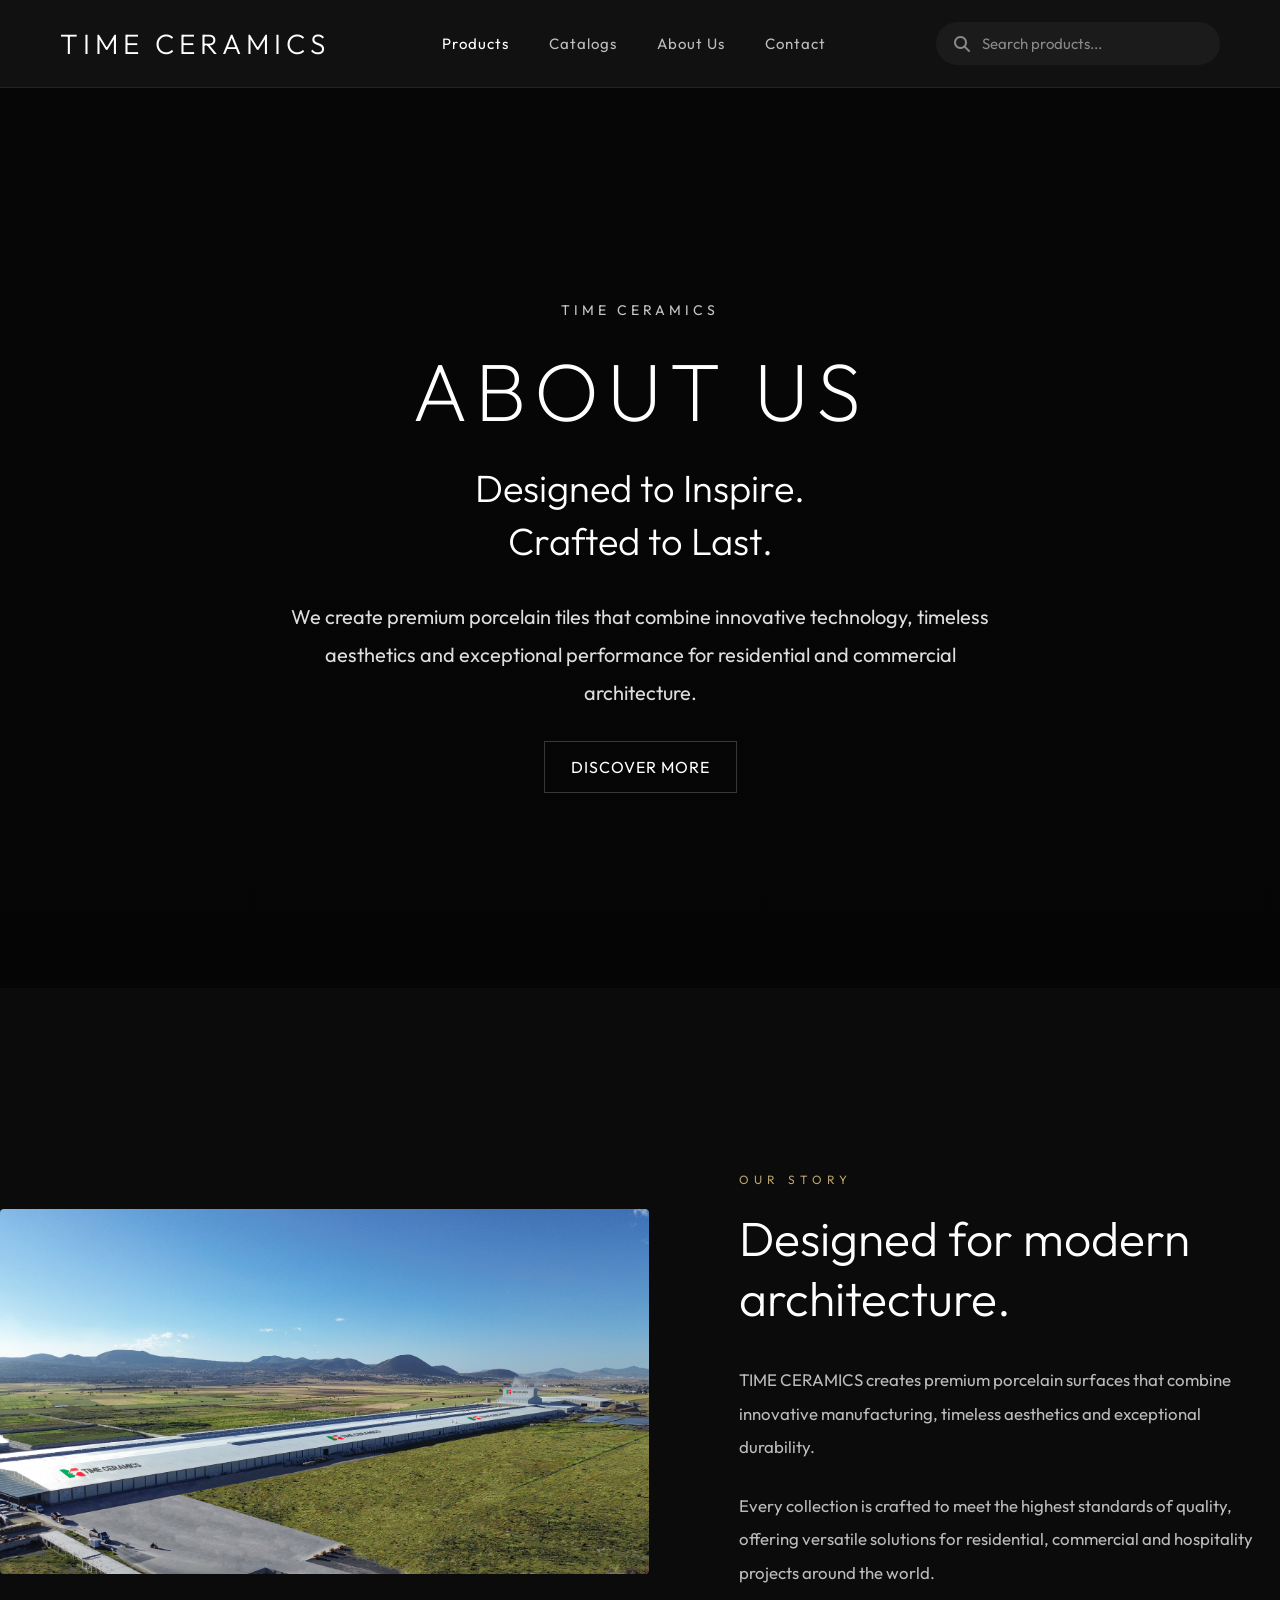
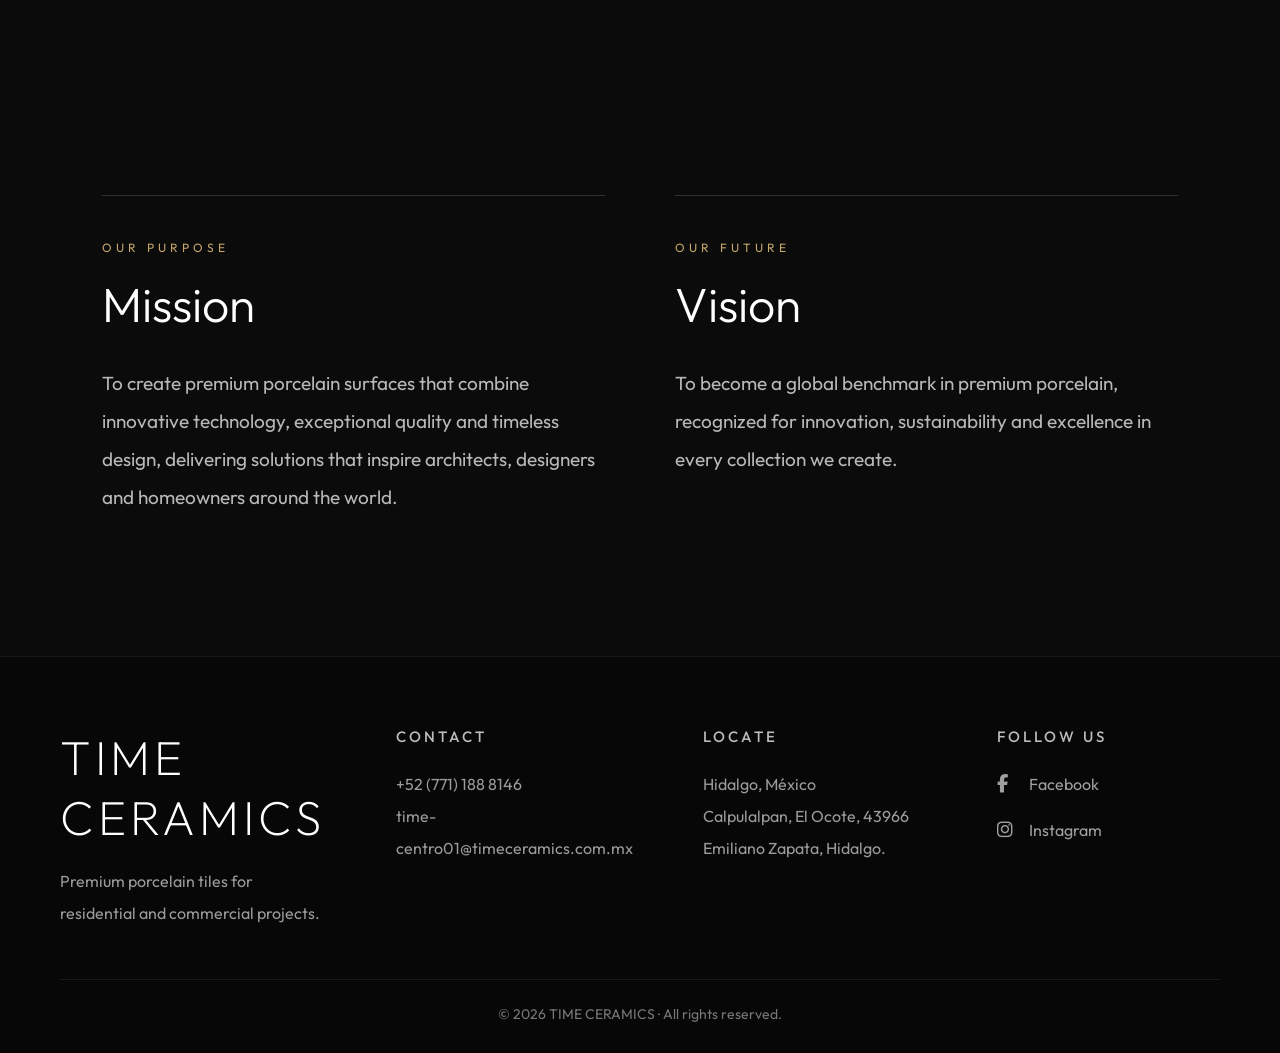
==== about.html @ 5163b0d2 "agregar info" ====
<!DOCTYPE html>
<html lang="es">

<head>

<meta charset="UTF-8">
<meta name="viewport" content="width=device-width, initial-scale=1.0">

<title>TIME CERAMICS</title>

<link rel="preconnect" href="https://fonts.googleapis.com">
<link rel="preconnect" href="https://fonts.gstatic.com" crossorigin>

<link href="https://fonts.googleapis.com/css2?family=Outfit:wght@200;300;400;500;600&display=swap" rel="stylesheet">
<link rel="stylesheet"
href="https://cdnjs.cloudflare.com/ajax/libs/font-awesome/6.7.2/css/all.min.css">
<link rel="stylesheet" href="style.css">

</head>

<body class="producto-page">

<header class="topbar">

    <div class="logo">
        TIME CERAMICS
    </div>

    <nav class="menu">

        <a href="index.html" class="activo">
            Products
        </a>

        <a href="catalogos.html">
            Catalogs
        </a>

        <a href="about.html">
            About Us
        </a>

        <a href="#footer">
            Contact
        </a>

    </nav>

    <div class="buscador">

        <i class="fas fa-search"></i>

        <input
            type="text"
            id="buscar"
            placeholder="Search products...">

    </div>

</header>

<section class="hero-about">

    <div class="hero-about-content">

        <span class="hero-label">
            TIME CERAMICS
        </span>

        <h1>
            ABOUT US
        </h1>

        <h2>
            Designed to Inspire.<br>
            Crafted to Last.
        </h2>

        <p>

            We create premium porcelain tiles that combine innovative
            technology, timeless aesthetics and exceptional performance
            for residential and commercial architecture.

        </p>

        <a href="#historia" class="btn-outline">

            Discover More

        </a>

    </div>

</section>

<section class="about-story">

    <div class="story-image">

        <img src="images/factory.jpg" alt="TIME CERAMICS">

    </div>

    <div class="story-content">

        <span class="section-tag">
            OUR STORY
        </span>

        <h2>
            Designed for modern architecture.
        </h2>

        <p>
            TIME CERAMICS creates premium porcelain surfaces that combine innovative manufacturing, timeless aesthetics and exceptional durability.
        </p>

        <p>
            Every collection is crafted to meet the highest standards of quality, offering versatile solutions for residential, commercial and hospitality projects around the world.
        </p>

    </div>

</section>


<section class="mission-section">

    <div class="mission-card">

        <span class="small-title">OUR PURPOSE</span>

        <h2>Mission</h2>

        <p>
            To create premium porcelain surfaces that combine innovative
            technology, exceptional quality and timeless design, delivering
            solutions that inspire architects, designers and homeowners around
            the world.
        </p>

    </div>

    <div class="mission-card">

        <span class="small-title">OUR FUTURE</span>

        <h2>Vision</h2>

        <p>
            To become a global benchmark in premium porcelain, recognized for
            innovation, sustainability and excellence in every collection we
            create.
        </p>

    </div>

</section>



<script src="producto.js"></script>

<footer class="footer" id="footer">

    <div class="footer-container">

        <div class="footer-col">
            <h2>TIME CERAMICS</h2>
            <p>Premium porcelain tiles for residential and commercial projects.</p>
        </div>

        <div class="footer-col">
            <h3>CONTACT</h3>
            <p>+52 (771) 188 8146</p>
            <p>time-centro01@timeceramics.com.mx</p>
        </div>

        <div class="footer-col">
            <h3>LOCATE</h3>
            <p>Hidalgo, México</p>
            <p>Calpulalpan, El Ocote, 43966 Emiliano Zapata, Hidalgo.</p>
        </div>

         <div class="footer-col">

    <h3>FOLLOW US</h3>

    <a href="https://www.facebook.com/p/Time-Ceramics-M%C3%A9xico-61569628426588/"
       target="_blank">

        <i class="fab fa-facebook-f"></i>
        Facebook

    </a>

    <a href="https://www.instagram.com/time.ceramics/?hl=es"
       target="_blank">

        <i class="fab fa-instagram"></i>
        Instagram

    </a>

</div>

    </div>

    <div class="footer-copy">
        © 2026 TIME CERAMICS · All rights reserved.
    </div>

</footer>

</body>

</html>
---- style.css ----
/*==================================================
    TIME CERAMICS
    STYLE.CSS
==================================================*/

/* RESET */

*{
    margin:0;
    padding:0;
    box-sizing:border-box;
}

html{
    scroll-behavior:smooth;
}

body{
    font-family:'Outfit',sans-serif;
    background:#f5f5f5;
    color:#222;
}

/* LINKS */

a{
    text-decoration:none;
    color:inherit;
}

/* IMÁGENES */

img{
    display:block;
    width:100%;
}

/* LISTAS */

ul{
    list-style:none;
}

/*==================================================
    HOME
==================================================*/

.topbar{

    position:sticky;
    top:0;

    display:grid;
    grid-template-columns:auto 1fr auto;

    align-items:center;

    padding:22px 60px;

    background:#111;

    border-bottom:1px solid rgba(255,255,255,.08);

    z-index:1000;

}



/*==================================================
    HERO
==================================================*/

.hero{

    height:340px;

    display:flex;

    flex-direction:column;

    justify-content:center;

    align-items:center;

    text-align:center;

    background:
    linear-gradient(rgba(0,0,0,.55),rgba(0,0,0,.55)),
    url("images/TW6012C0652_LAURENT GOLD 3D.jpg");

    background-size:cover;

    background-position:center;

    color:white;

}

.hero h2{

    font-size:52px;

    font-weight:300;

    letter-spacing:6px;

    margin-bottom:18px;

}

.hero p{

    max-width:750px;

    font-size:18px;

    line-height:1.8;

    opacity:.9;

}

/*==================================================
    GALERÍA
==================================================*/

.galeria{

    max-width:1600px;

    margin:60px auto;

    padding:0 40px;

    display:grid;

    grid-template-columns:repeat(auto-fill,minmax(320px,1fr));

    gap:30px;

}

.card{

    background:#fff;

    border-radius:10px;

    overflow:hidden;

    cursor:pointer;

    transition:.35s;

    box-shadow:0 10px 25px rgba(0,0,0,.08);

}

.card:hover{

    transform:translateY(-8px);

    box-shadow:0 20px 40px rgba(0,0,0,.15);

}

.card img{

    height:260px;

    object-fit:cover;

    transition:.35s;

}

.card:hover img{

    transform:scale(1.04);

}

.card h3{

    padding:22px;

    text-align:center;

    font-size:22px;

    font-weight:400;

}

/*==================================================
    PRODUCTO
==================================================*/

.producto-page{

    background:#0b0b0b;

    color:#ffffff;

    font-family:'Outfit',sans-serif;

}

.producto-luxury{

    max-width:1400px;

    margin:auto;

    padding:60px 50px 100px;

}


.volver{

    color:#bcbcbc;

    transition:.3s;

}

.volver:hover{

    color:white;

}

.breadcrumb{

    color:#7d7d7d;

    font-size:13px;

    letter-spacing:2px;

    text-transform:uppercase;

    margin-bottom:25px;

}

.titulo-producto{

    color:white;

    font-size:80px;

    font-weight:200;

    line-height:1;

    margin-bottom:40px;

}

/*==================================================
    IMAGEN PRINCIPAL
==================================================*/

.hero-producto{

    margin-bottom:35px;

}

.imagen-principal{

    width:100%;

    max-height:820px;

    object-fit:cover;

    border-radius:8px;

}

.miniaturas{

    display:flex;

    gap:15px;

    flex-wrap:wrap;

    margin:30px 0 50px;

}

.miniatura{

    width:140px;

    height:100px;

    object-fit:cover;

    border-radius:6px;

    border:1px solid rgba(255,255,255,.15);

    cursor:pointer;

    transition:.3s;

    box-shadow:0 8px 20px rgba(0,0,0,.35);

}

.miniatura:hover{

    border-color:white;

    transform:translateY(-4px);

}

/*==================================================
    BOTONES
==================================================*/

.acciones{

    display:flex;

    gap:18px;

    flex-wrap:wrap;

    margin-bottom:70px;

}

.btn-outline{

    padding:15px 26px;

    color:white;

    border:1px solid rgba(255,255,255,.2);

    background:transparent;

    transition:.3s;

    text-transform:uppercase;

    letter-spacing:1px;

}

.btn-outline:hover{

    background:white;

    color:black;

}

/*==================================================
    CONTENIDO
==================================================*/

.contenido-producto{

    display:grid;

    grid-template-columns:1fr 1fr;

    gap:70px;

    align-items:start;

}

.col-video video{

    width:100%;

    max-width:500px;

    border-radius:8px;

    background:#111;

}

.col-info{

    display:flex;

    flex-direction:column;

    gap:40px;

}

.bloque-info h3{

    color:#bfbfbf;

    font-size:14px;

    letter-spacing:2px;

    text-transform:uppercase;

    margin-bottom:15px;

}

.bloque-info p{

    color:#f0f0f0;

    font-size:20px;

    line-height:1.9;

}

#formatos{

    display:flex;

    gap:40px;

    flex-wrap:wrap;

    list-style:none;

    padding:0;

}

.formato-figura{

    width:70px;

    border:1px solid #fff;

    margin-bottom:15px;

}

.formato-card p{

    color:white;

    font-size:18px;

    letter-spacing:1px;

}

#formatos li{

    color:#f0f0f0;

    padding:12px 0;

    border-bottom:1px solid rgba(255,255,255,.08);

}

.footer{

    margin-top:120px;

    background:#070707;

    border-top:1px solid rgba(255,255,255,.08);

    padding:70px 60px 30px;

}

.footer-container{

    max-width:1400px;

    margin:auto;

    display:grid;

    grid-template-columns:repeat(4,1fr);

    gap:70px;

    align-items:start;

}

.footer-col h2{

    color:#ffffff;

    font-size:48px;

    font-weight:200;

    letter-spacing:4px;

    margin-bottom:18px;

}

.footer-col h3{

    color:#bcbcbc;

    font-size:15px;

    font-weight:500;

    letter-spacing:3px;

    margin-bottom:22px;

}

.footer-col p{

    color:#9a9a9a;

    font-size:16px;

    line-height:2;

}

.footer a{

    color:#9f9f9f;

    text-decoration:none;

    line-height:2;

    transition:.3s;

}

.footer a:hover{

    color:white;

}

.footer-copy{

    margin-top:50px;

    padding-top:25px;

    border-top:1px solid rgba(255,255,255,.08);

    text-align:center;

    color:#777;

    font-size:14px;

}

@media (max-width:900px){

    .footer-container{

        grid-template-columns:1fr;

        gap:40px;

    }

}

/*=========================================
    RECORRIDO VIRTUAL
=========================================*/

.tour360{

    margin-top:40px;

}

.tour360 h3{

    color:#bfbfbf;

    font-size:14px;

    letter-spacing:2px;

    text-transform:uppercase;

    margin-bottom:20px;

}

#tour360{

    width:100%;

    height:550px;

    border:none;

    border-radius:8px;

    background:#111;

}


.footer-col a{

    display:flex;

    align-items:center;

    gap:12px;

    color:#9f9f9f;

    margin-top:14px;

    transition:.3s;

}

.footer-col a:hover{

    color:#ffffff;

    transform:translateX(6px);

}

.footer-col i{

    width:20px;

    font-size:18px;

}

/*==========================
LOGO
==========================*/

.logo{

    color:white;

    font-size:28px;

    font-weight:300;

    letter-spacing:5px;

}

/*==========================
MENU
==========================*/

.menu{

    display:flex;

    justify-content:center;

    align-items:center;

    gap:40px;

}

.menu a{

    color:#bdbdbd;

    font-size:15px;

    letter-spacing:1px;

    transition:.3s;

}

.menu a:hover{

    color:white;

}

.menu .activo{

    color:white;

}

/*==========================
BUSCADOR
==========================*/

.buscador{

    display:flex;

    align-items:center;

    gap:12px;

    background:#1b1b1b;

    padding:12px 18px;

    border-radius:40px;

}

.buscador i{

    color:#888;

}

.buscador input{

    background:transparent;

    border:none;

    outline:none;

    color:white;

    width:220px;

    font-family:'Outfit',sans-serif;

    font-size:15px;

}

.buscador input::placeholder{

    color:#888;

}

/*====================================
CATALOGS
====================================*/

.hero-catalogos{

    height:280px;

    background:#111;

    display:flex;

    flex-direction:column;

    justify-content:center;

    align-items:center;

    text-align:center;

    color:rgb(254, 254, 254);

}

.hero-catalogos h1{

    font-size:60px;

    font-weight:200;

    letter-spacing:6px;

    margin-bottom:20px;

}

.hero-catalogos p{

    max-width:700px;

    color:#5f5f5f;

    font-size:18px;

}

.catalogos-grid{

    max-width:1400px;

    margin:80px auto;

    padding:0 40px;

}

.catalogo-card{

    display:grid;

    grid-template-columns:520px 1fr;

    align-items:center;

    gap:80px;

    padding:70px;

    border-radius:18px;

    background:white;

    overflow:hidden;

}
.catalogo-card:hover{

    transform:translateY(-8px);

}

.catalogo-card img{

    height:380px;

    object-fit:cover;

}

.catalogo-info{

    padding:40px;

}

.catalogo-info h2{

    font-size:36px;

    font-weight:300;

    margin-bottom:15px;

}

.catalogo-info p{

    color:#666;

    line-height:1.8;

    margin-bottom:30px;

}

.catalogo-botones{

    display:flex;

    gap:20px;

}

.catalogo-mockup{

    position:relative;

    height:650px;

    display:flex;

    justify-content:center;

    align-items:center;

    perspective:1800px;

}

.catalogo-portada{

    position:relative;

    width:310px;

    z-index:5;

    border-radius:10px;

    transform:

        rotateY(-24deg)

        rotateZ(-2deg)

        translateY(-10px);

    box-shadow:

        0 45px 90px rgba(0,0,0,.45),

        0 20px 30px rgba(0,0,0,.25);

    transition:.5s;

}

.catalogo-card:hover .catalogo-portada{

    transform:

        rotateY(-12deg)

        rotateZ(0deg)

        translateY(-25px)

        scale(1.03);

}

.catalogo-shadow{

    position:absolute;

    width:280px;

    height:40px;

    background:rgba(0,0,0,.45);

    border-radius:50%;

    filter:blur(18px);

    bottom:70px;

}

.catalogo-etiqueta{

    display:inline-block;

    color:#9a9a9a;

    letter-spacing:3px;

    font-size:13px;

    margin-bottom:20px;

}

.catalogo-info h2{

    font-size:52px;

    font-weight:200;

    margin-bottom:25px;

}

.catalogo-info p{

    font-size:19px;

    line-height:1.9;

    color:#666;

    max-width:620px;

}


.marble-base{

    position:absolute;

    width:430px;

    height:520px;

    border-radius:22px;

    background:

        linear-gradient(rgba(0,0,0,.45),rgba(0,0,0,.45)),

        url("images/black_marble.jpg");

    background-size:cover;

    background-position:center;

    box-shadow:

        inset 0 0 120px rgba(255,255,255,.08),

        0 40px 80px rgba(0,0,0,.30);

}


.catalogo-botones{

    display:flex;
    gap:18px;
    margin-top:35px;

}

.catalogo-botones .btn-outline{

    display:inline-flex;
    align-items:center;
    justify-content:center;

    padding:15px 34px;

    border:1px solid #111;

    color:#111;

    letter-spacing:2px;

    font-size:13px;

    transition:.35s;

}

.catalogo-botones .btn-outline:hover{

    background:#111;

    color:#fff;

    transform:translateY(-2px);

}


/*====================================
APPLICATIONS
====================================*/

.applications{

    display:grid;
    grid-template-columns:repeat(4,1fr);
    gap:18px;

}

.app-item{

    display:flex;
    flex-direction:column;

    align-items:center;

    justify-content:center;

    gap:14px;

    padding:24px 18px;

    border:1px solid rgba(255,255,255,.08);

    border-radius:10px;

    transition:.35s;

}

.app-item:hover{

    transform:translateY(-5px);

    border-color:#c8a96b;

    background:rgba(255,255,255,.02);

}

.app-item i{

    font-size:30px;

    color:#c8a96b;

}

.app-item span{

    color:#d9d9d9;

    font-size:15px;

    text-align:center;

}



/*====================================
ABOUT US - HERO
====================================*/

.hero-about{

    height:100vh;

    background:
    linear-gradient(rgba(0,0,0,.45),rgba(0,0,0,.55)),
    url("images/about-hero.jpg");

    background-size:cover;
    background-position:center;

    display:flex;
    justify-content:center;
    align-items:center;

    text-align:center;

    color:white;

}

.hero-about-content{

    max-width:900px;
    padding:40px;

}

.hero-label{

    display:inline-block;

    letter-spacing:4px;

    color:#c8c8c8;

    font-size:14px;

    margin-bottom:20px;

}

.hero-about h1{

    font-size:82px;

    font-weight:200;

    letter-spacing:8px;

    margin-bottom:20px;

}

.hero-about h2{

    font-size:38px;

    font-weight:300;

    line-height:1.4;

    margin-bottom:30px;

}

.hero-about p{

    font-size:20px;

    line-height:1.9;

    color:#dddddd;

    max-width:700px;

    margin:auto auto 45px;

}


.about-story{

    max-width:1400px;
    margin:180px auto;
    display:grid;
    grid-template-columns:1.2fr 1fr;
    gap:90px;
    align-items:center;

}

.story-image img{

    width:100%;
    display:block;
    border-radius:4px;

}

.story-content{

    color:white;

}

.section-tag{

    letter-spacing:5px;
    font-size:.75rem;
    color:#bca36d;

}

.story-content h2{

    font-size:3rem;
    font-weight:300;
    margin:20px 0 35px;

}

.story-content p{

    color:#bcbcbc;
    line-height:2;
    font-size:1.05rem;
    margin-bottom:25px;

}


/*==========================
MISSION & VISION
==========================*/

.mission-section{

    max-width:1400px;
    margin:140px auto;
    padding:0 8%;

    display:grid;
    grid-template-columns:repeat(2,1fr);
    gap:70px;

}

.mission-card{

    border-top:1px solid rgba(255,255,255,.15);

    padding-top:40px;

}

.small-title{

    color:#c8a76b;

    letter-spacing:4px;

    font-size:12px;

    text-transform:uppercase;

}

.mission-card h2{

    font-size:48px;

    font-weight:300;

    margin:18px 0 30px;

    color:white;

}

.mission-card p{

    color:#b8b8b8;

    font-size:19px;

    line-height:2;

    max-width:520px;

}
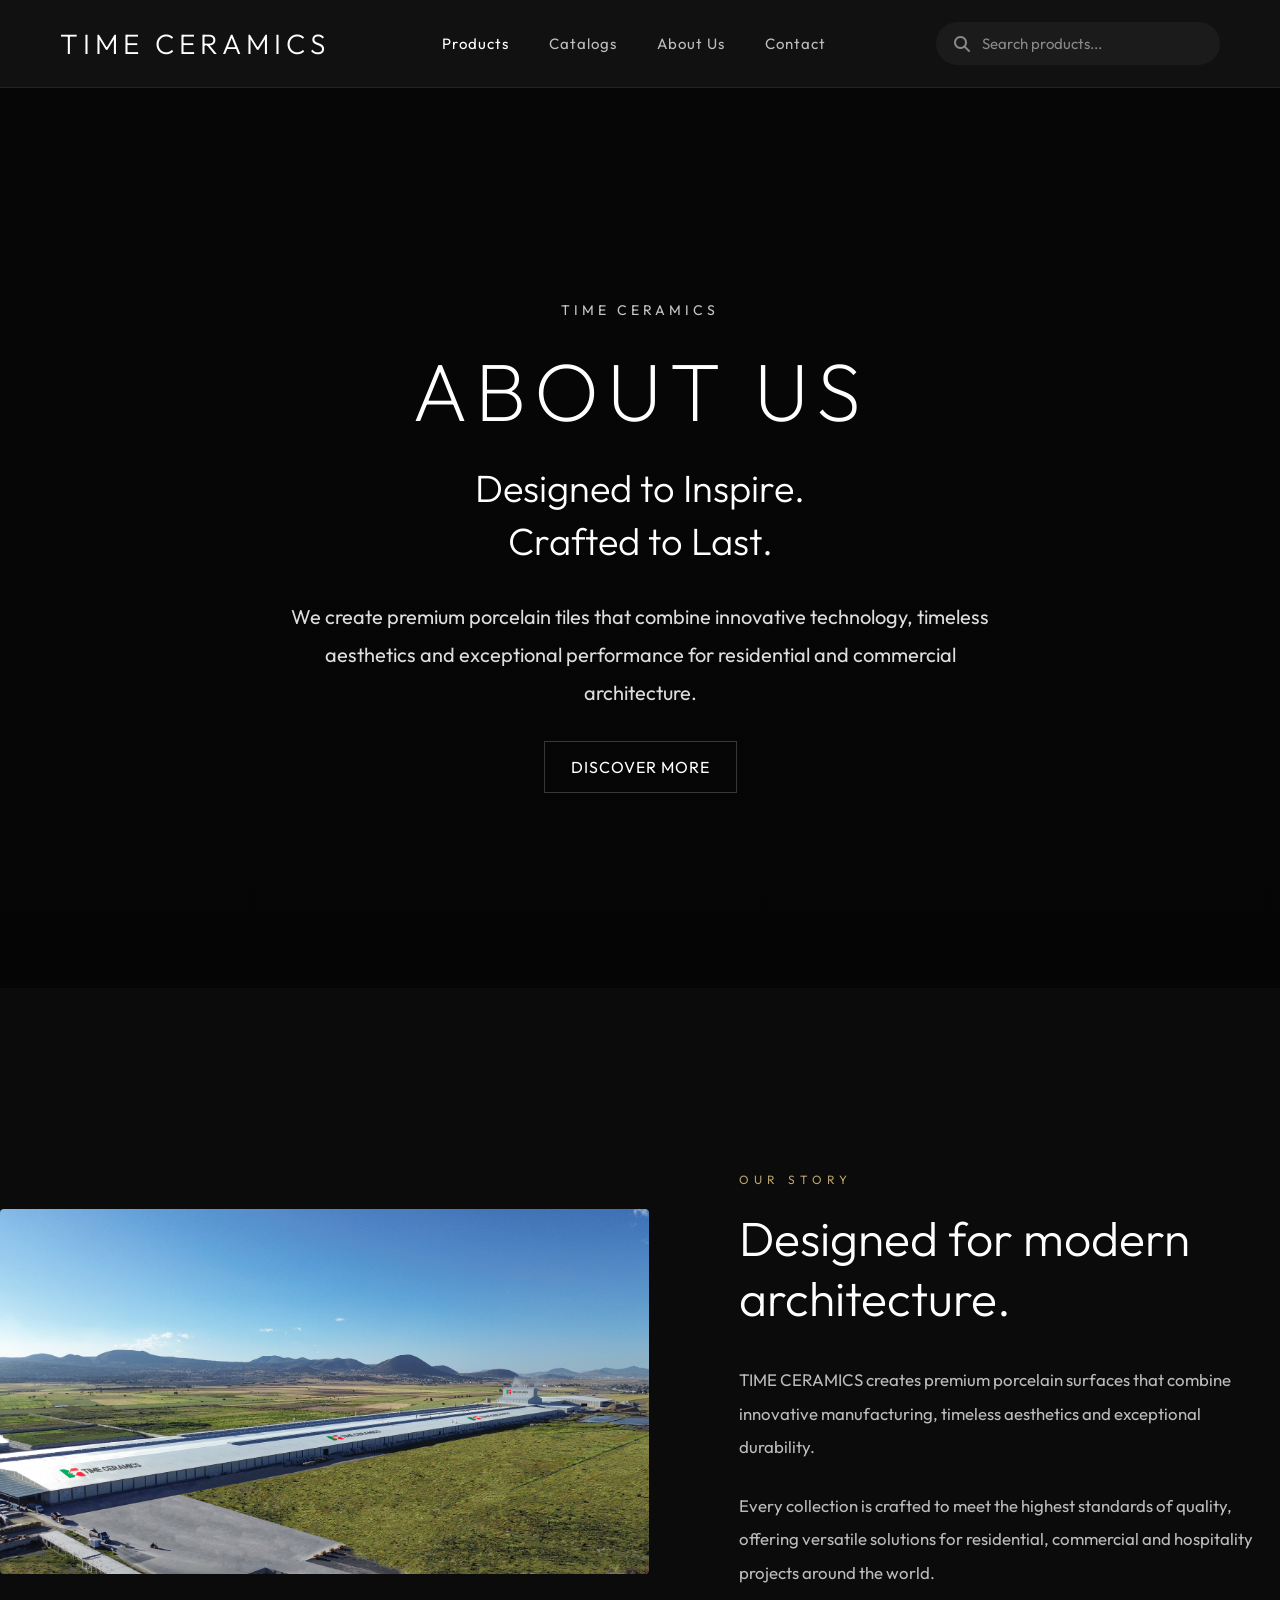
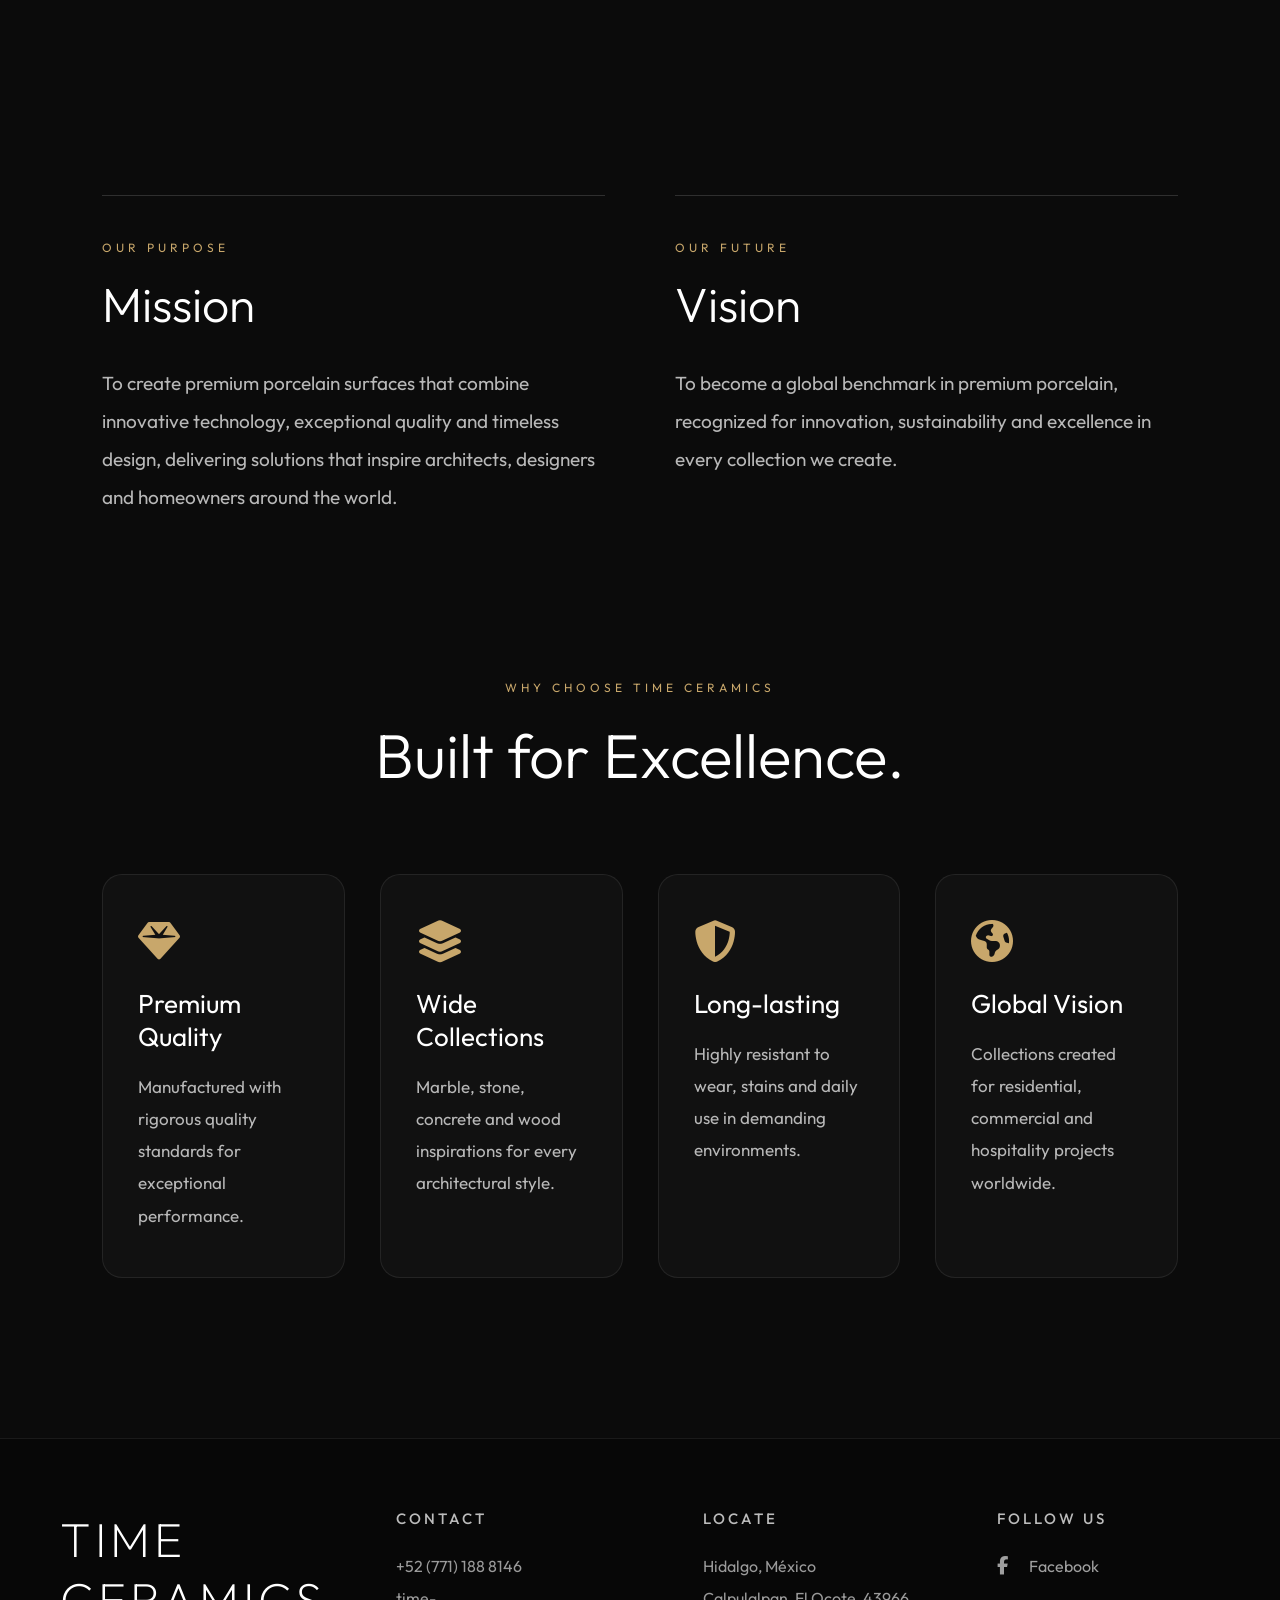
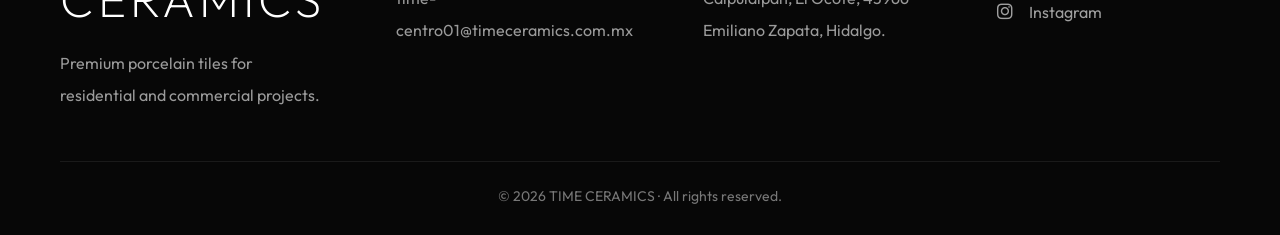
==== commit a4076991: "agregar mision" ====
--- a/about.html
+++ b/about.html
@@ -159,6 +159,47 @@
 </section>
 
 
+<section class="why-section">
+
+    <div class="section-title">
+
+        <span>WHY CHOOSE TIME CERAMICS</span>
+
+        <h2>Built for Excellence.</h2>
+
+    </div>
+
+    <div class="why-grid">
+
+        <div class="why-card">
+            <i class="fa-solid fa-gem"></i>
+            <h3>Premium Quality</h3>
+            <p>Manufactured with rigorous quality standards for exceptional performance.</p>
+        </div>
+
+        <div class="why-card">
+            <i class="fa-solid fa-layer-group"></i>
+            <h3>Wide Collections</h3>
+            <p>Marble, stone, concrete and wood inspirations for every architectural style.</p>
+        </div>
+
+        <div class="why-card">
+            <i class="fa-solid fa-shield-halved"></i>
+            <h3>Long-lasting</h3>
+            <p>Highly resistant to wear, stains and daily use in demanding environments.</p>
+        </div>
+
+        <div class="why-card">
+            <i class="fa-solid fa-earth-americas"></i>
+            <h3>Global Vision</h3>
+            <p>Collections created for residential, commercial and hospitality projects worldwide.</p>
+        </div>
+
+    </div>
+
+</section>
+
+
 
 <script src="producto.js"></script>
 
--- a/style.css
+++ b/style.css
@@ -1320,4 +1320,114 @@
 
     max-width:520px;
 
+}
+
+/*==========================
+WHY CHOOSE US
+==========================*/
+
+.why-section{
+
+    max-width:1400px;
+
+    margin:160px auto;
+
+    padding:0 8%;
+
+}
+
+.section-title{
+
+    text-align:center;
+
+    margin-bottom:80px;
+
+}
+
+.section-title span{
+
+    color:#c8a76b;
+
+    letter-spacing:4px;
+
+    text-transform:uppercase;
+
+    font-size:12px;
+
+}
+
+.section-title h2{
+
+    font-size:62px;
+
+    font-weight:300;
+
+    margin-top:20px;
+
+    color:white;
+
+}
+
+.why-grid{
+
+    display:grid;
+
+    grid-template-columns:repeat(4,1fr);
+
+    gap:35px;
+
+}
+
+.why-card{
+
+    background:#111;
+
+    border:1px solid rgba(255,255,255,.08);
+
+    border-radius:20px;
+
+    padding:45px 35px;
+
+    transition:.35s;
+
+}
+
+.why-card:hover{
+
+    transform:translateY(-10px);
+
+    border-color:#c8a76b;
+
+}
+
+.why-card i{
+
+    font-size:42px;
+
+    color:#c8a76b;
+
+    margin-bottom:25px;
+
+}
+
+.why-card h3{
+
+    color:white;
+
+    font-size:26px;
+
+    font-weight:400;
+
+    margin-bottom:18px;
+
+}
+
+.why-card p{
+
+    color:#b8b8b8;
+
+    line-height:1.9;
+
+    font-size:17px;
+
 }
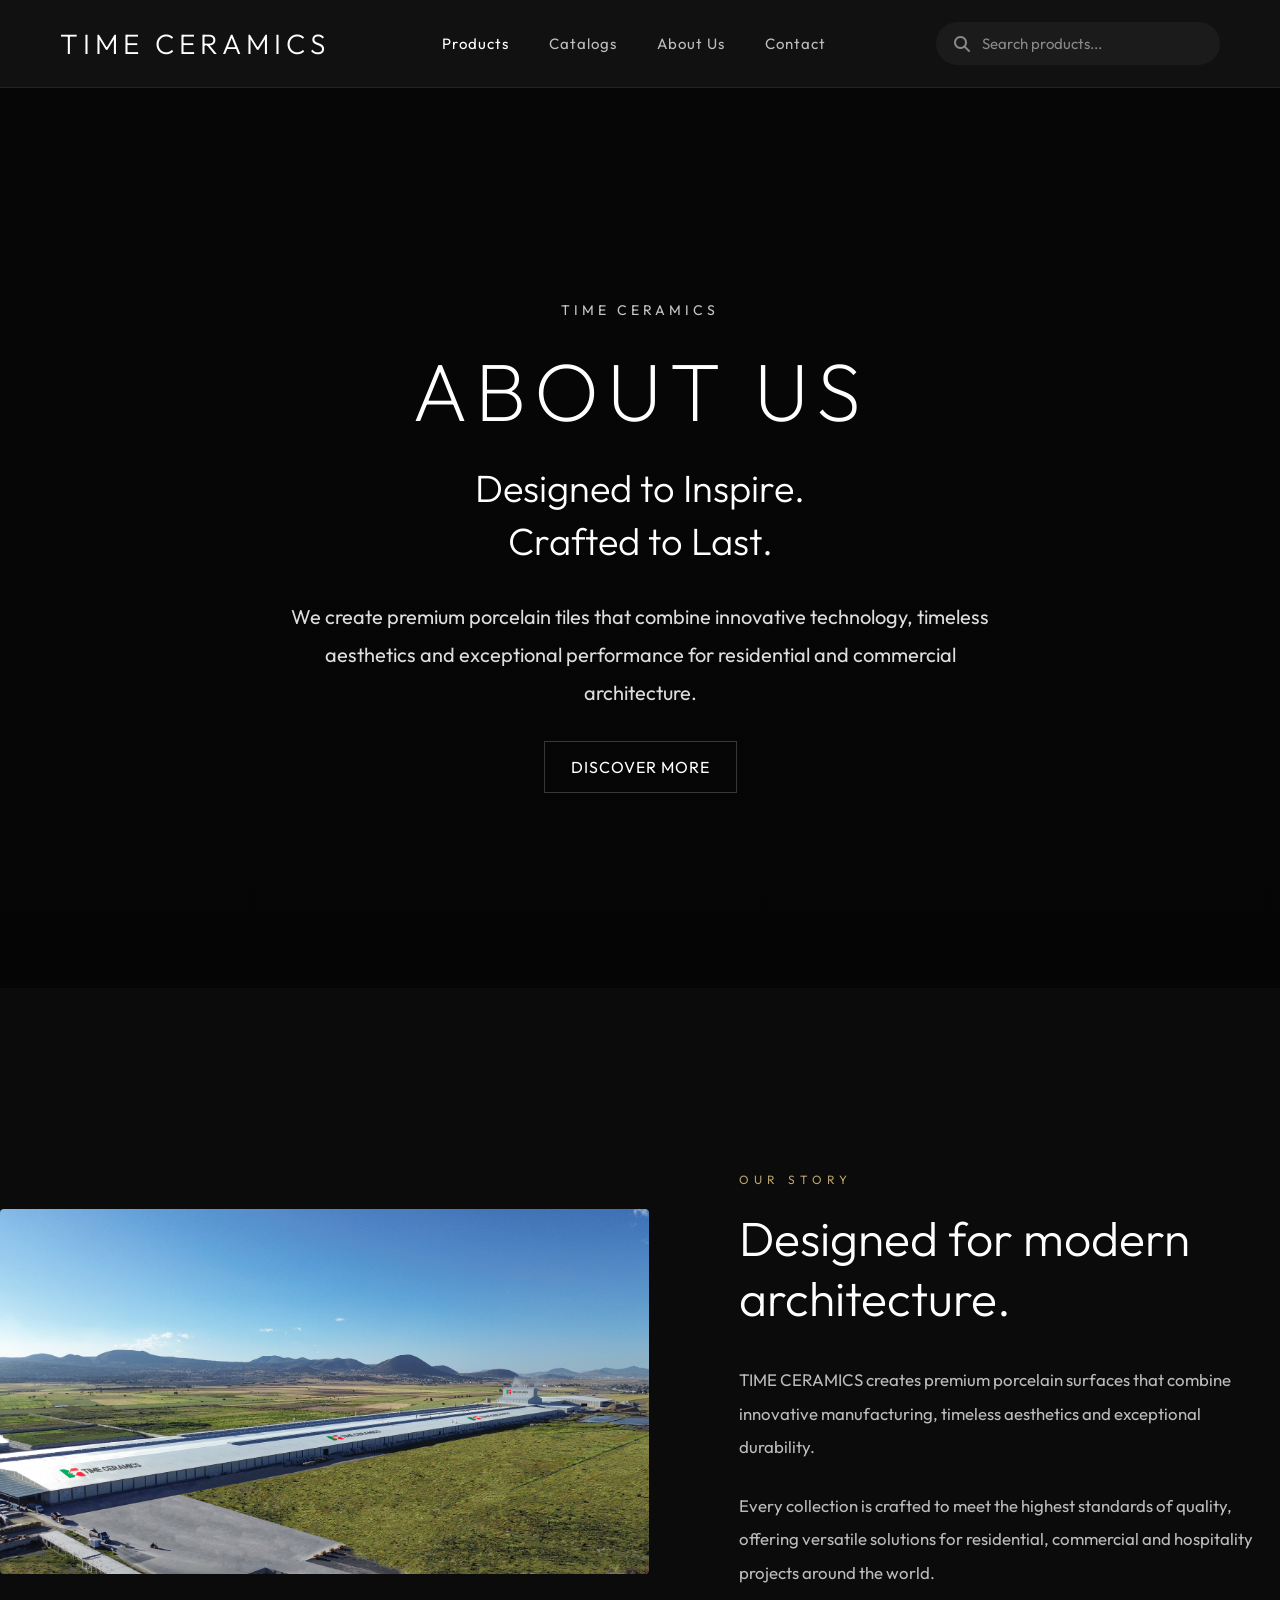
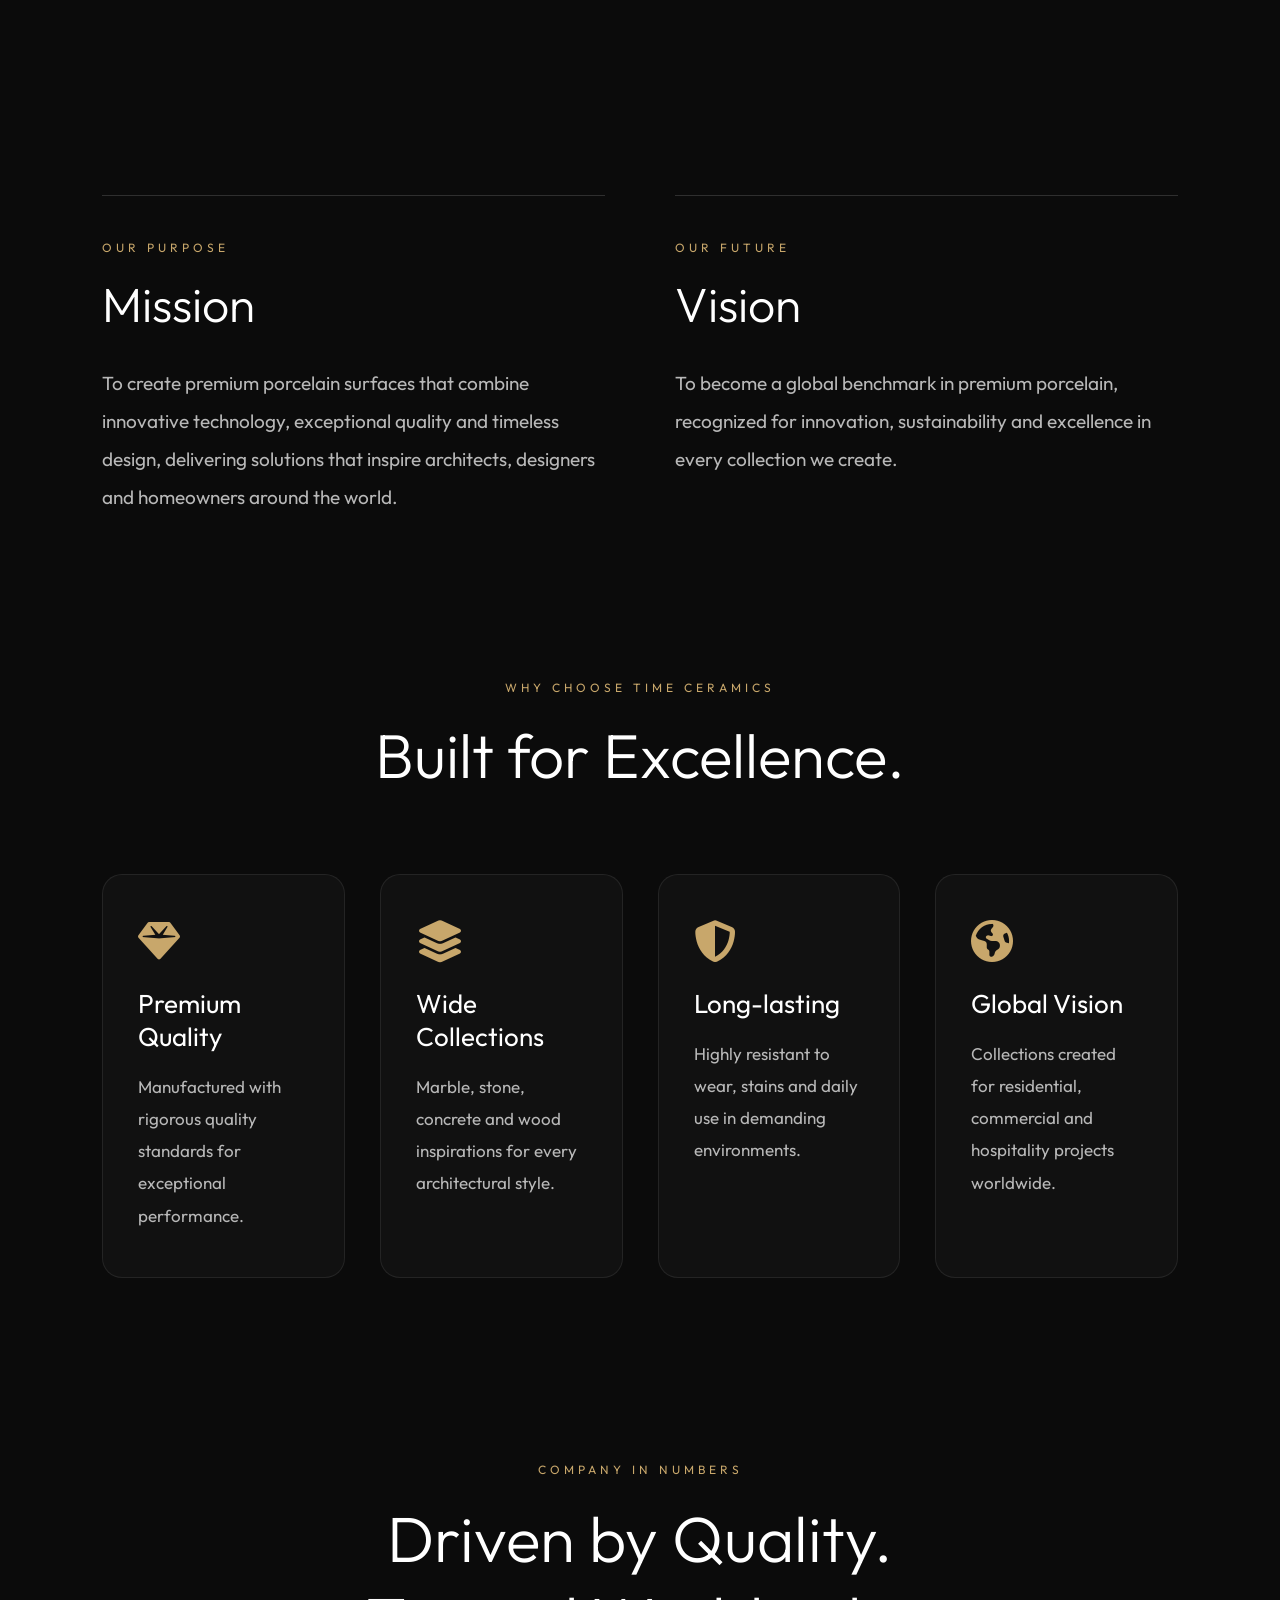
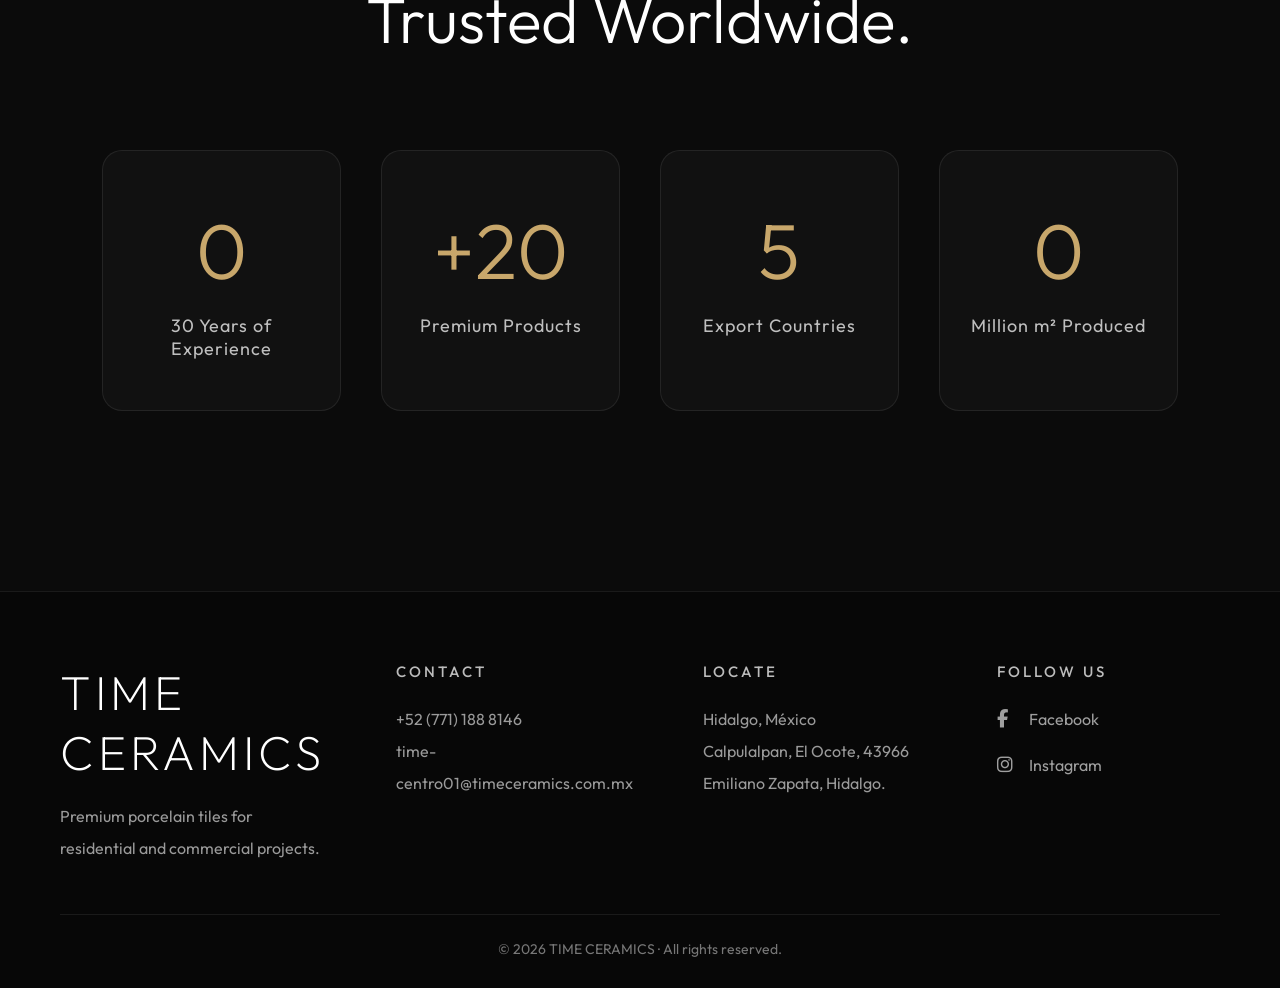
==== commit 096593cf: "agregar numeros" ====
--- a/about.html
+++ b/about.html
@@ -200,6 +200,51 @@
 </section>
 
 
+<section class="stats-section">
+
+    <div class="stats-header">
+
+        <span>COMPANY IN NUMBERS</span>
+
+        <h2>Driven by Quality.<br>Trusted Worldwide.</h2>
+
+    </div>
+
+    <div class="stats-grid">
+
+        <div class="stat-card">
+
+            <h3 class="counter" data-target="20">0</h3>
+            <p>30 Years of Experience</p>
+
+        </div>
+
+        <div class="stat-card">
+
+            <h3 class="counter" data-target="500">+20</h3>
+            <p>Premium Products</p>
+
+        </div>
+
+        <div class="stat-card">
+
+            <h3 class="counter" data-target="30">5</h3>
+            <p>Export Countries</p>
+
+        </div>
+
+        <div class="stat-card">
+
+            <h3 class="counter" data-target="100">0</h3>
+            <p>Million m² Produced</p>
+
+        </div>
+
+    </div>
+
+</section>
+
+
 
 <script src="producto.js"></script>
 
--- a/style.css
+++ b/style.css
@@ -1430,4 +1430,99 @@
 
     font-size:17px;
 
+}
+
+
+/*==============================
+COMPANY IN NUMBERS
+==============================*/
+
+.stats-section{
+
+    max-width:1500px;
+
+    margin:180px auto;
+
+    padding:0 8%;
+
+    text-align:center;
+
+}
+
+.stats-header span{
+
+    color:#c8a76b;
+
+    letter-spacing:4px;
+
+    text-transform:uppercase;
+
+    font-size:12px;
+
+}
+
+.stats-header h2{
+
+    font-size:64px;
+
+    font-weight:300;
+
+    color:white;
+
+    margin:20px 0 90px;
+
+}
+
+.stats-grid{
+
+    display:grid;
+
+    grid-template-columns:repeat(4,1fr);
+
+    gap:40px;
+
+}
+
+.stat-card{
+
+    padding:50px 20px;
+
+    border:1px solid rgba(255,255,255,.08);
+
+    border-radius:20px;
+
+    background:#111;
+
+    transition:.35s;
+
+}
+
+.stat-card:hover{
+
+    transform:translateY(-10px);
+
+    border-color:#c8a76b;
+
+}
+
+.stat-card h3{
+
+    font-size:78px;
+
+    font-weight:300;
+
+    color:#c8a76b;
+
+    margin-bottom:15px;
+
+}
+
+.stat-card p{
+
+    color:#bfbfbf;
+
+    font-size:18px;
+
+    letter-spacing:1px;
+
 }
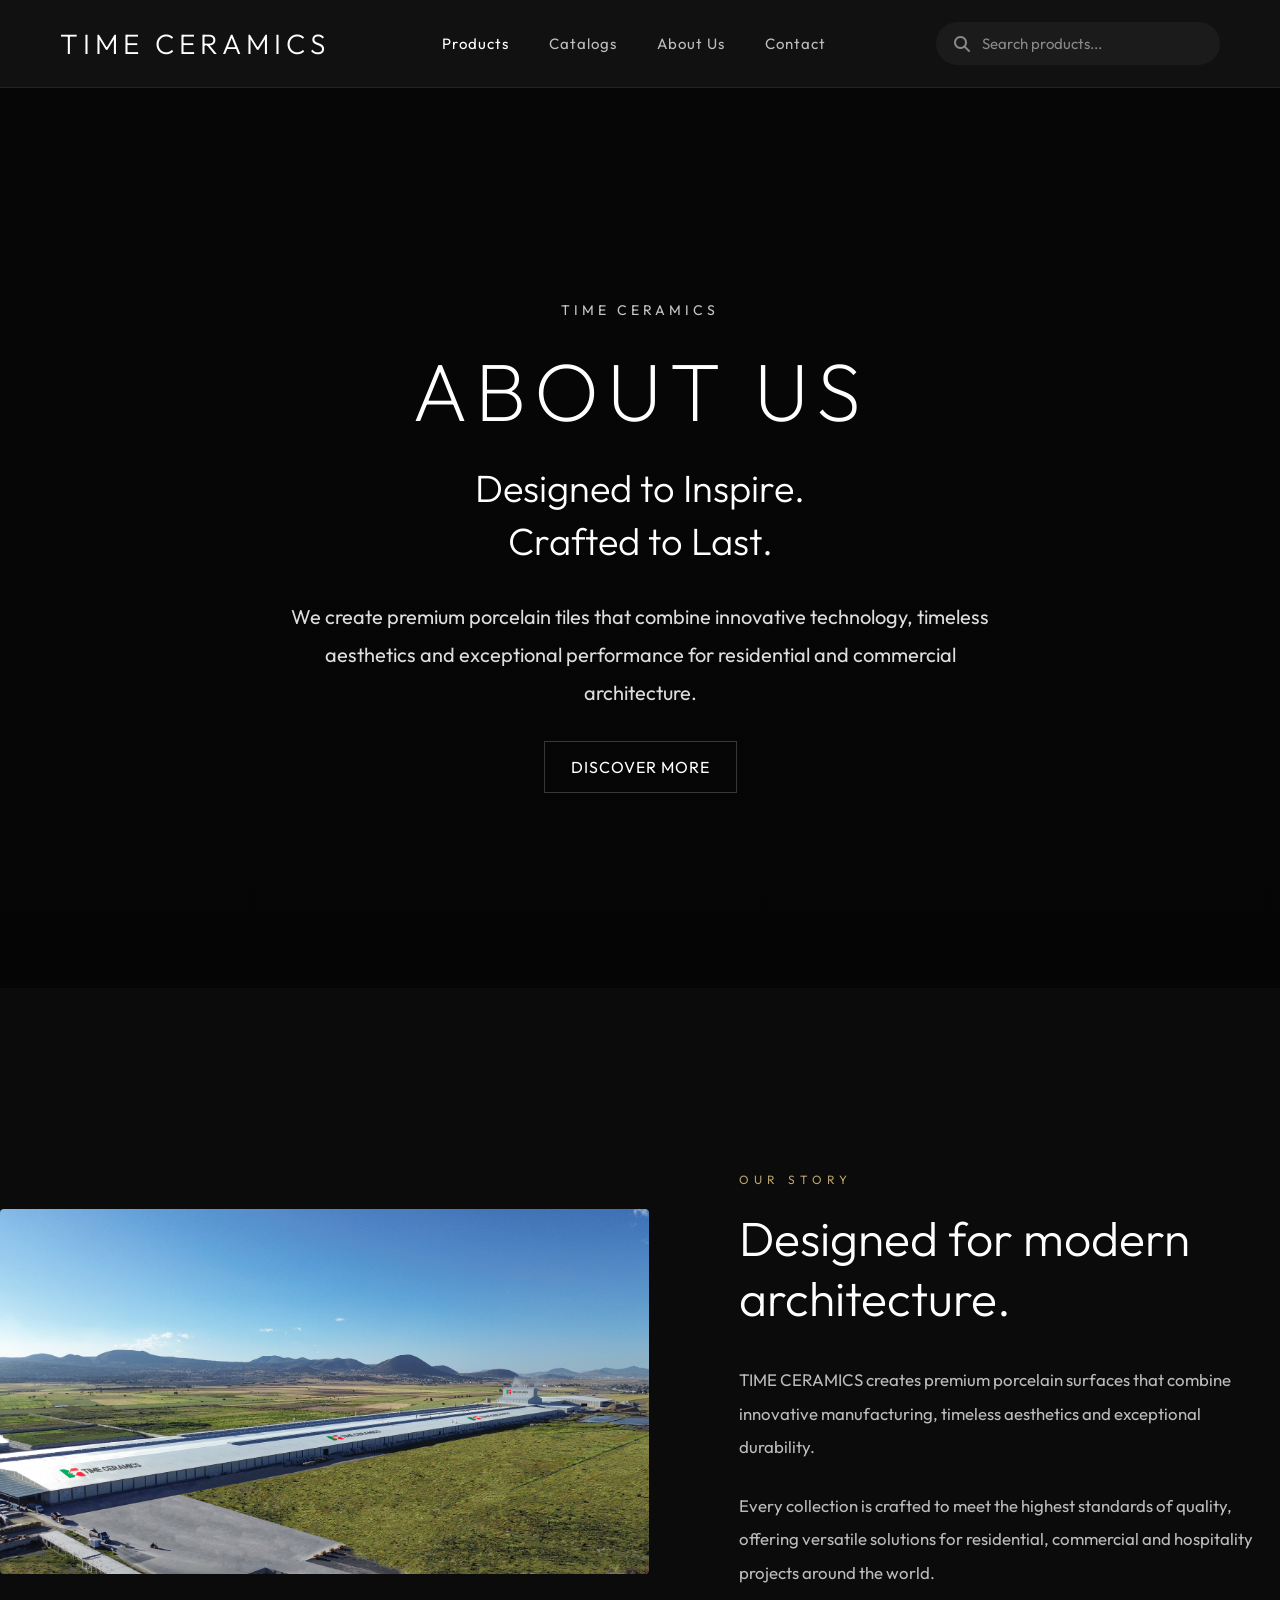
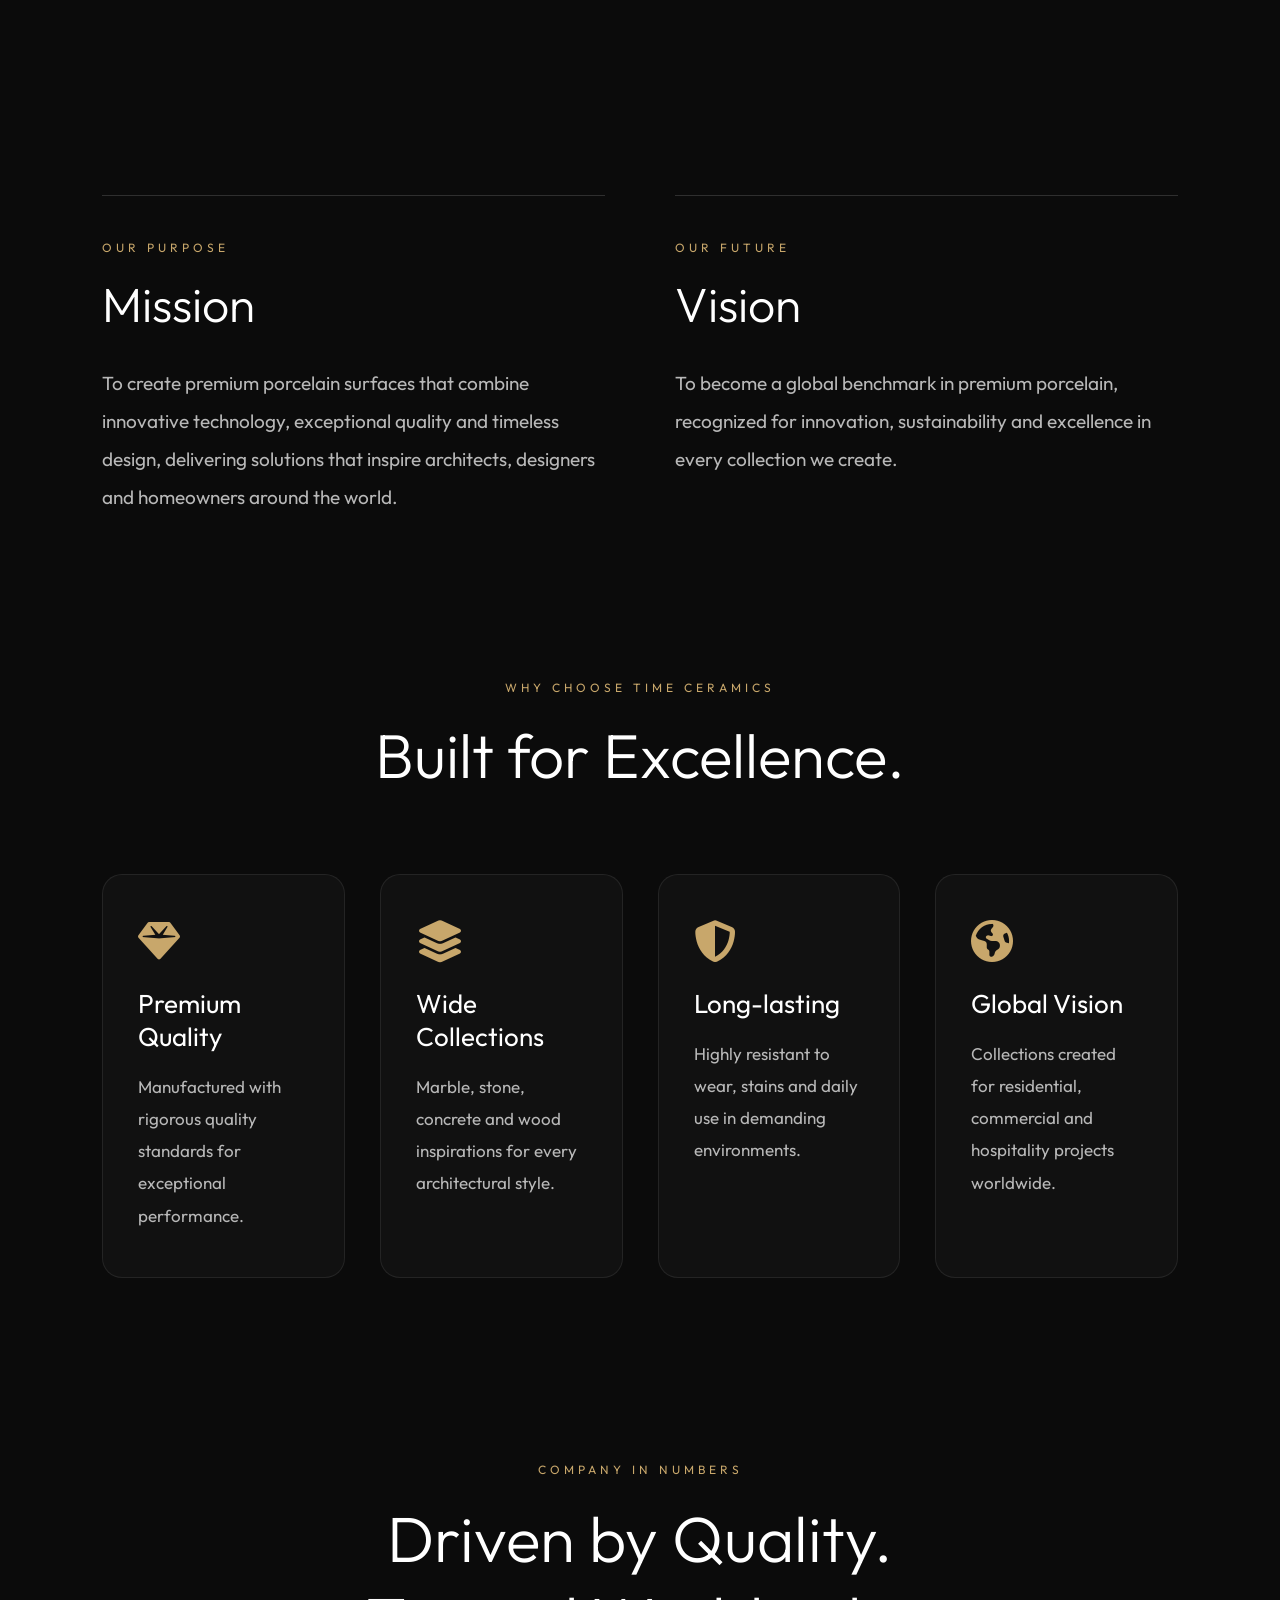
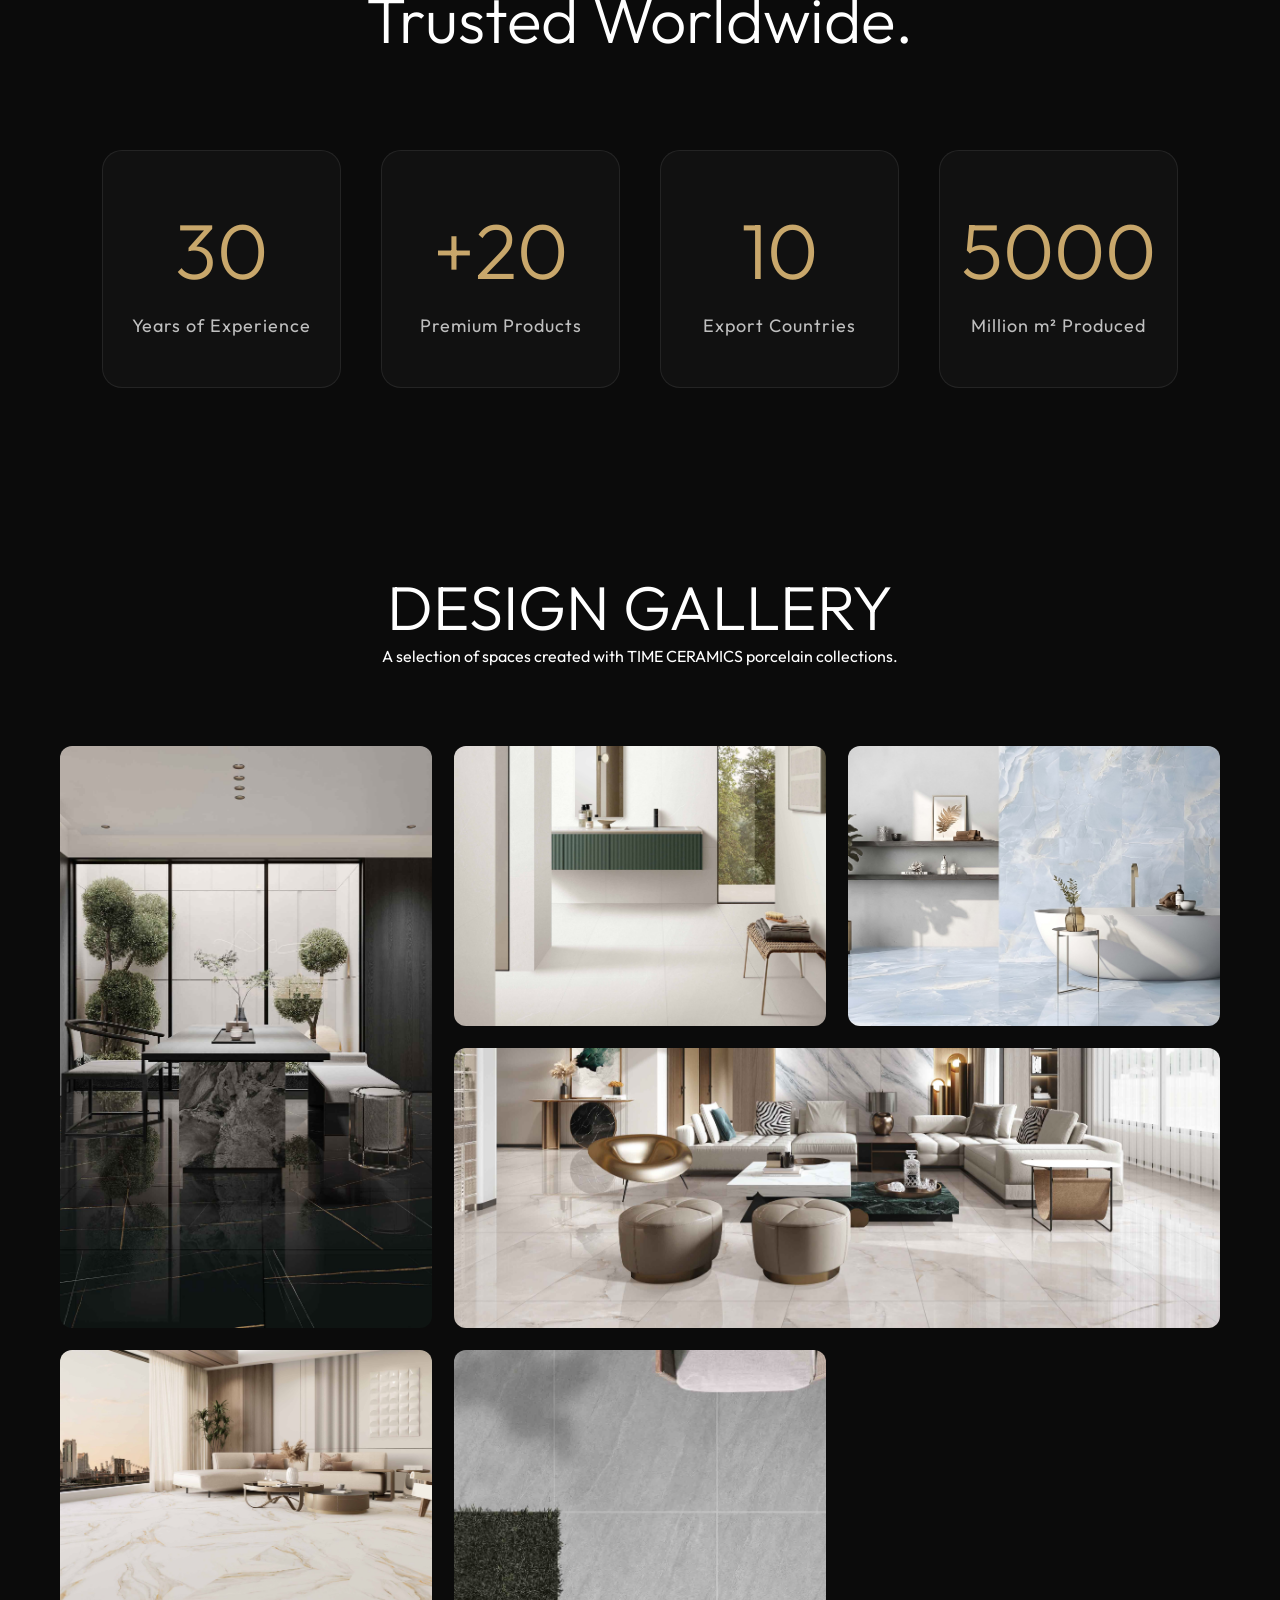
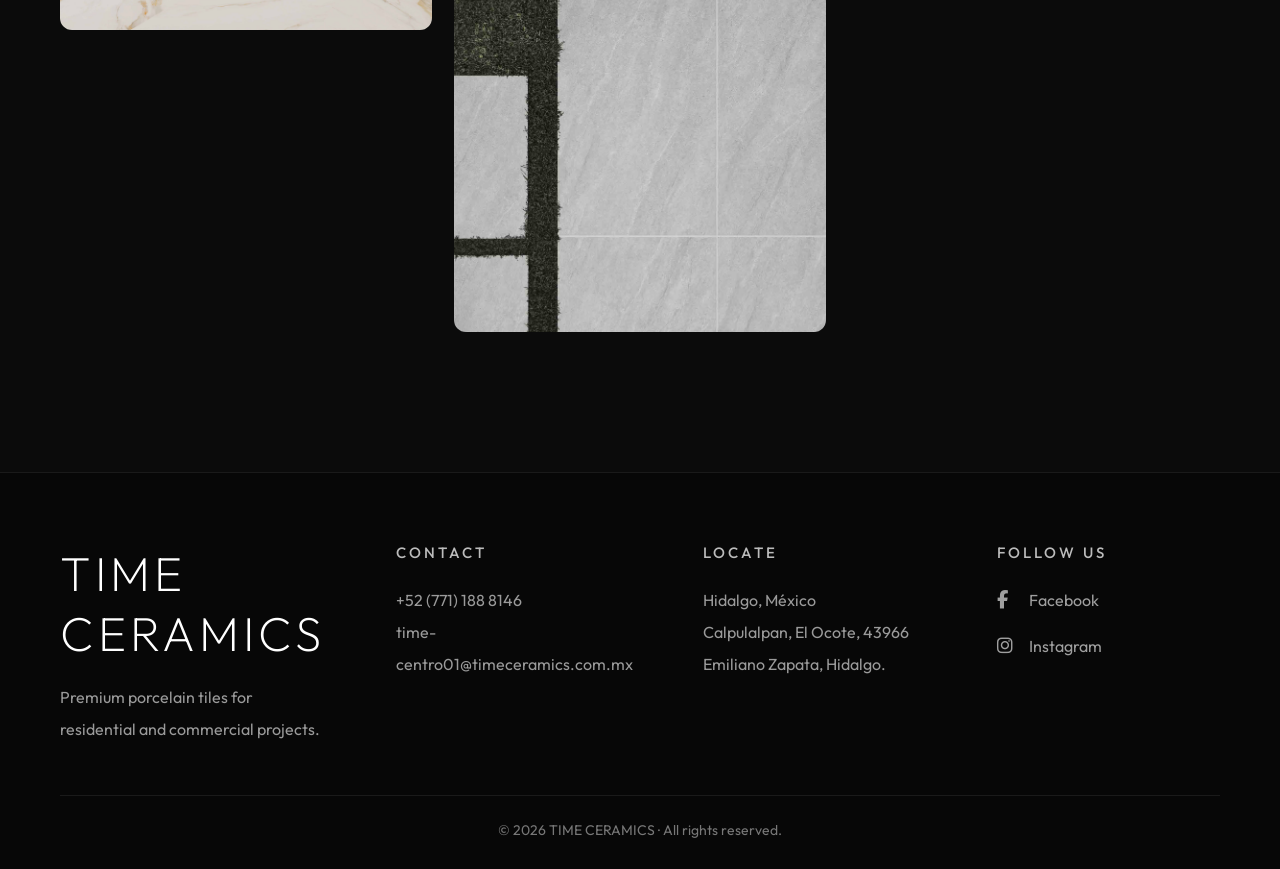
==== commit a5812c26: "agregar" ====
--- a/about.html
+++ b/about.html
@@ -214,8 +214,8 @@
 
         <div class="stat-card">
 
-            <h3 class="counter" data-target="20">0</h3>
-            <p>30 Years of Experience</p>
+            <h3 class="counter" data-target="20">30</h3>
+            <p>Years of Experience</p>
 
         </div>
 
@@ -228,16 +228,77 @@
 
         <div class="stat-card">
 
-            <h3 class="counter" data-target="30">5</h3>
+            <h3 class="counter" data-target="30">10</h3>
             <p>Export Countries</p>
 
         </div>
 
         <div class="stat-card">
 
-            <h3 class="counter" data-target="100">0</h3>
+            <h3 class="counter" data-target="100">5000</h3>
             <p>Million m² Produced</p>
 
+        </div>
+
+    </div>
+
+</section>
+
+
+<section class="gallery-about">
+
+    <div class="section-title">
+
+        <h2>DESIGN GALLERY</h2>
+
+        <p>
+            A selection of spaces created with TIME CERAMICS porcelain collections.
+        </p>
+
+    </div>
+
+    <div class="gallery-masonry">
+
+        <div class="gallery-item large">
+            <img src="images/laurent3.jpg" alt="">
+            <div class="overlay">
+                <h3>Laurent Gold</h3>
+            </div>
+        </div>
+
+        <div class="gallery-item">
+            <img src="images/amiata_1.jpg" alt="">
+            <div class="overlay">
+                <h3>Amiata</h3>
+            </div>
+        </div>
+
+        <div class="gallery-item">
+            <img src="images/bellagio_1.jpg" alt="">
+            <div class="overlay">
+                <h3>Bellagio</h3>
+            </div>
+        </div>
+
+        <div class="gallery-item wide">
+            <img src="images/positano_1.jpg" alt="">
+            <div class="overlay">
+                <h3>Positano</h3>
+            </div>
+        </div>
+
+        <div class="gallery-item">
+            <img src="images/carrara_gold.jpg" alt="">
+            <div class="overlay">
+                <h3>Carrara Gold</h3>
+            </div>
+        </div>
+
+        <div class="gallery-item large">
+            <img src="images/marquis_2.jpg" alt="">
+            <div class="overlay">
+                <h3>Marquis</h3>
+            </div>
         </div>
 
     </div>
--- a/style.css
+++ b/style.css
@@ -1525,4 +1525,112 @@
 
     letter-spacing:1px;
 
+}
+
+
+/*=========================
+DESIGN GALLERY
+=========================*/
+
+.gallery-about{
+
+    max-width:1500px;
+    margin:140px auto;
+    padding:0 60px;
+
+}
+
+.gallery-masonry{
+
+    display:grid;
+
+    grid-template-columns:repeat(3,1fr);
+
+    grid-auto-rows:280px;
+
+    gap:22px;
+
+}
+
+.gallery-item{
+
+    position:relative;
+
+    overflow:hidden;
+
+    border-radius:12px;
+
+    cursor:pointer;
+
+}
+
+.gallery-item.large{
+
+    grid-row:span 2;
+
+}
+
+.gallery-item.wide{
+
+    grid-column:span 2;
+
+}
+
+.gallery-item img{
+
+    width:100%;
+
+    height:100%;
+
+    object-fit:cover;
+
+    transition:.6s;
+
+}
+
+.gallery-item:hover img{
+
+    transform:scale(1.08);
+
+}
+
+.overlay{
+
+    position:absolute;
+
+    inset:0;
+
+    background:linear-gradient(
+        transparent,
+        rgba(0,0,0,.65)
+    );
+
+    display:flex;
+
+    align-items:flex-end;
+
+    padding:30px;
+
+    opacity:0;
+
+    transition:.35s;
+
+}
+
+.gallery-item:hover .overlay{
+
+    opacity:1;
+
+}
+
+.overlay h3{
+
+    color:white;
+
+    font-size:26px;
+
+    font-weight:300;
+
+    letter-spacing:2px;
+
 }
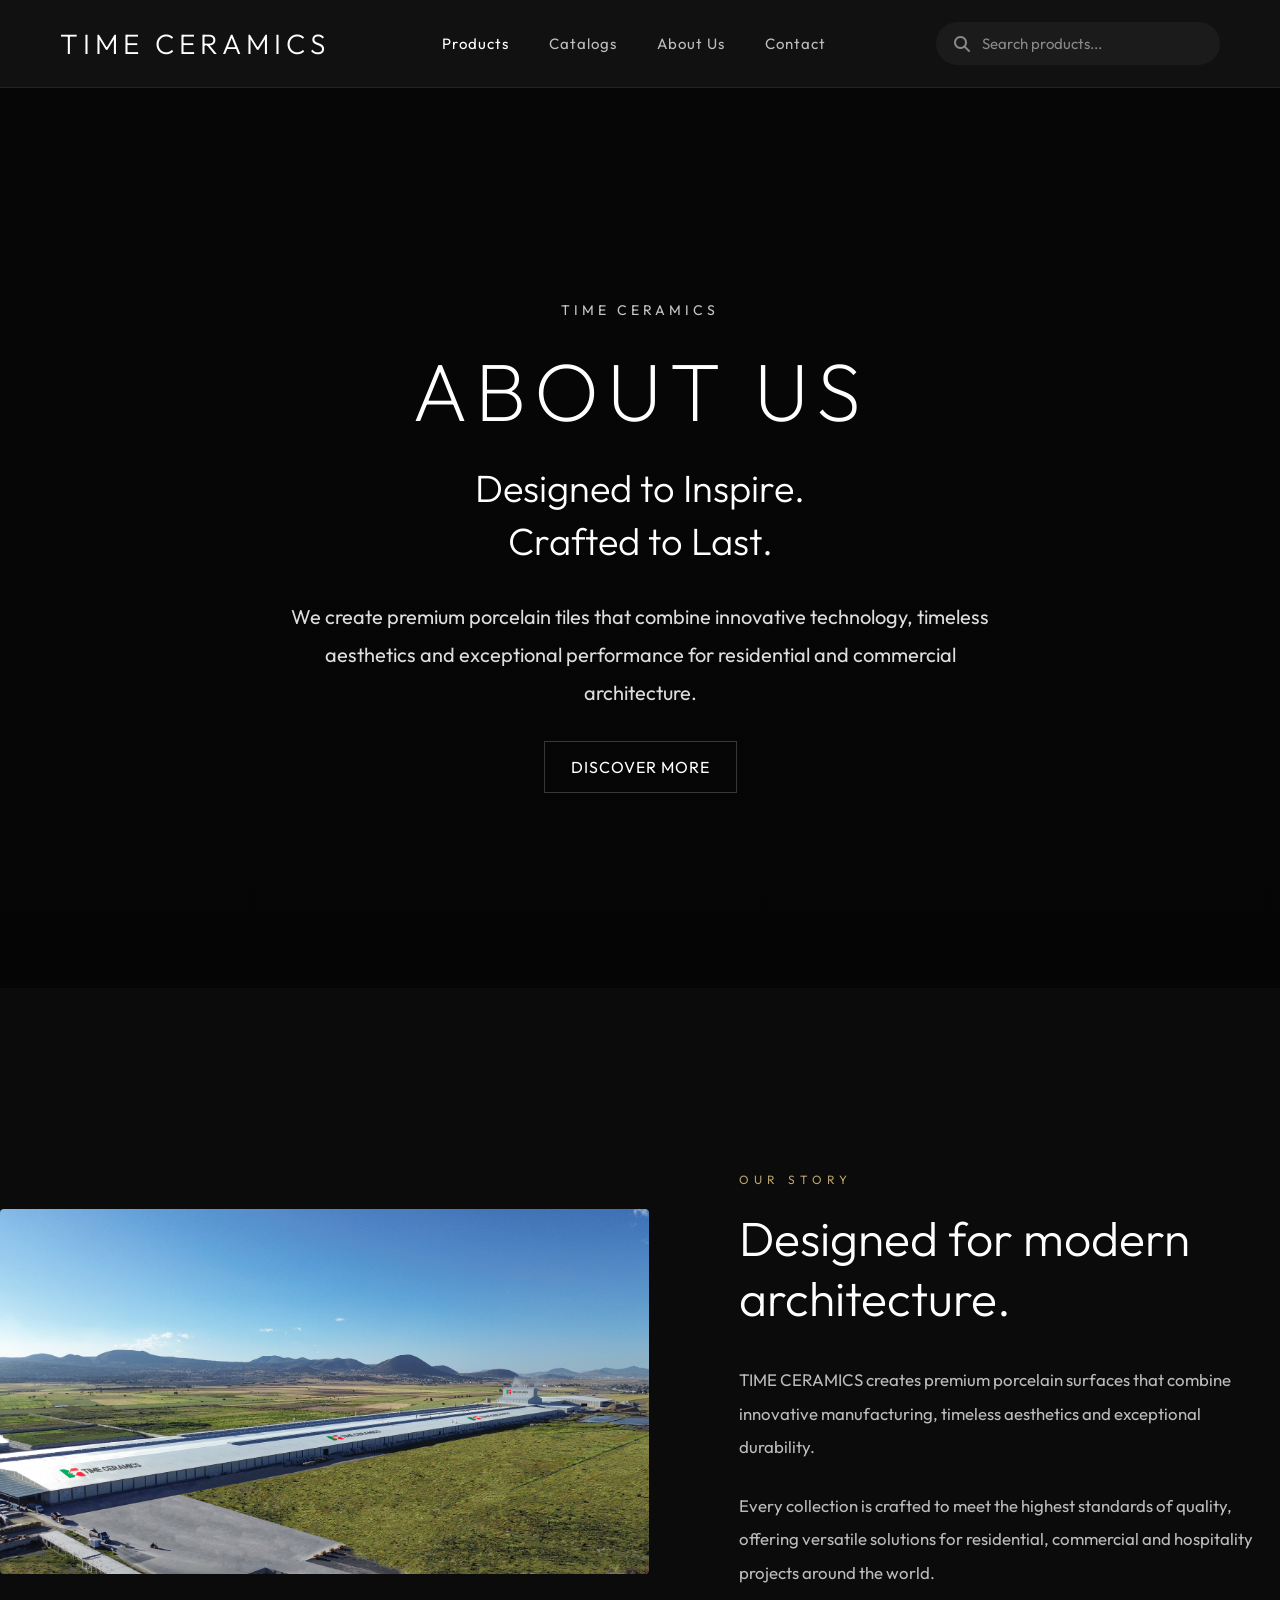
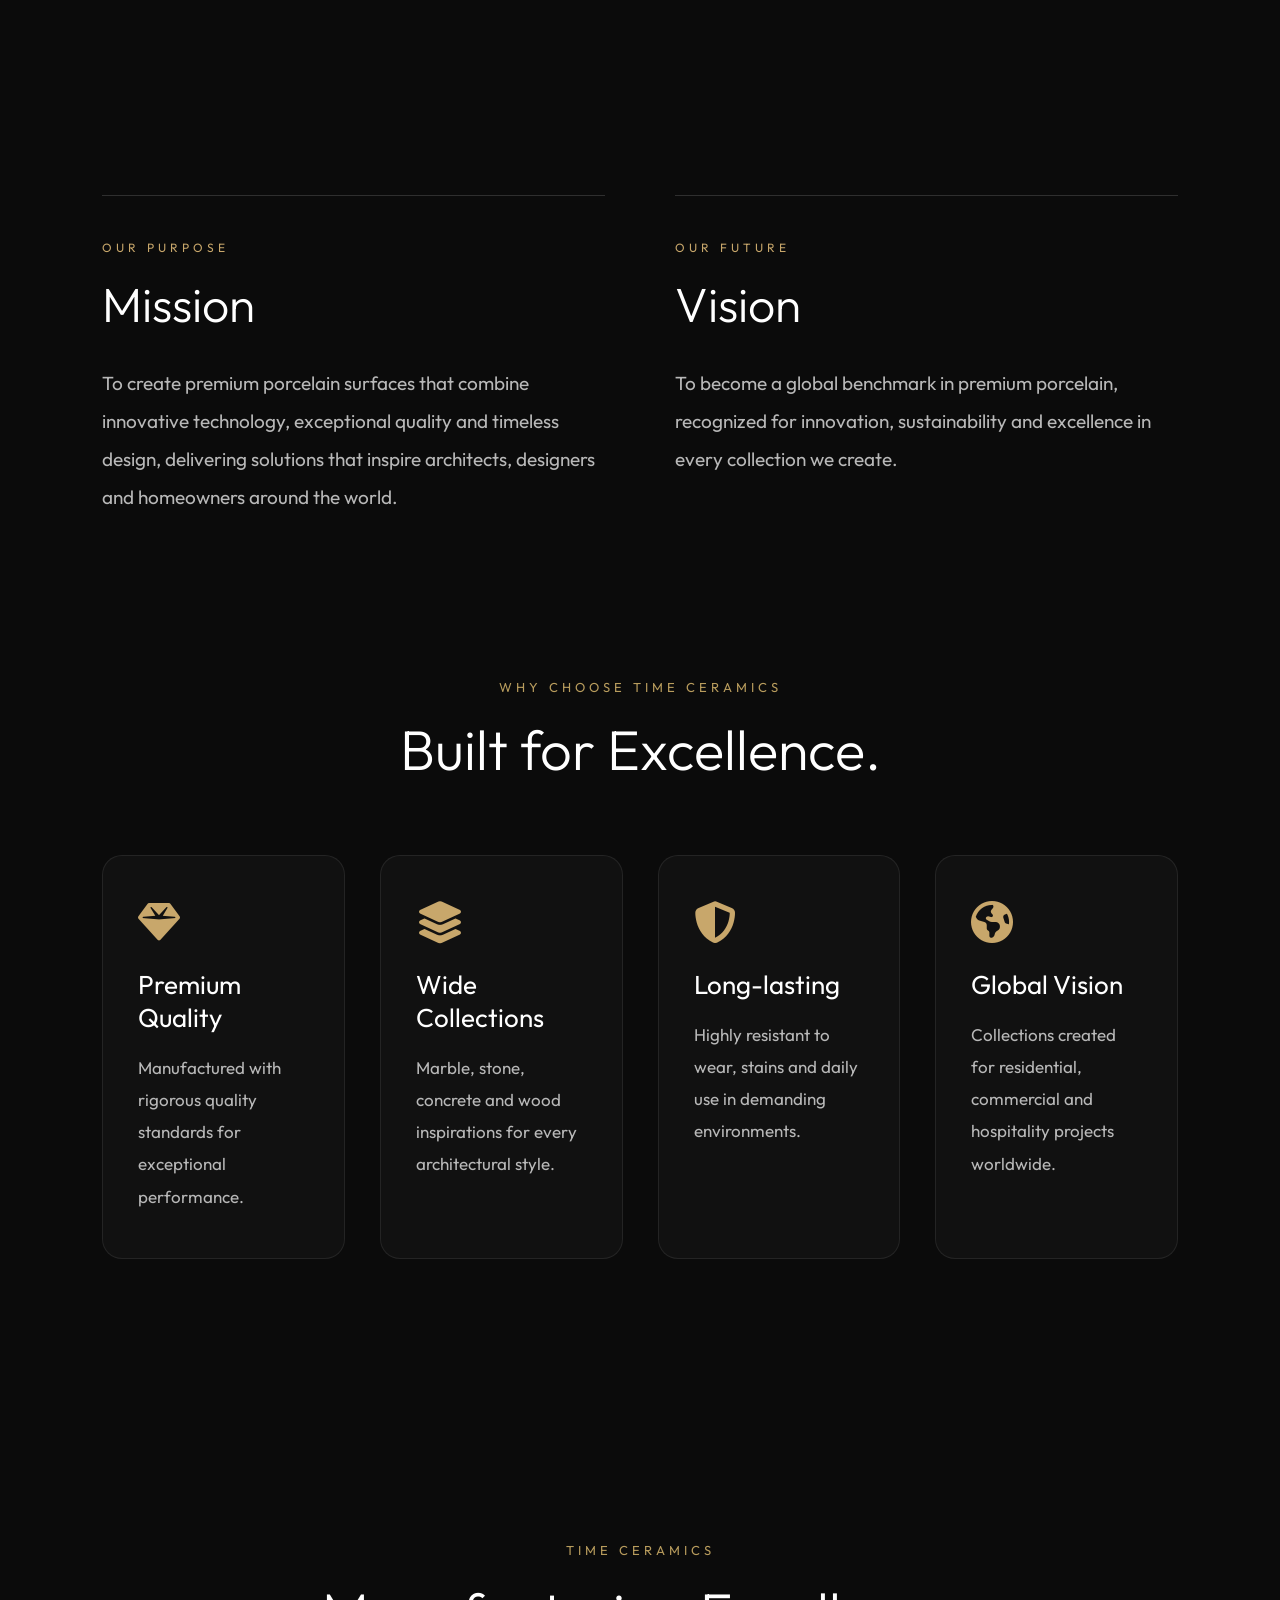
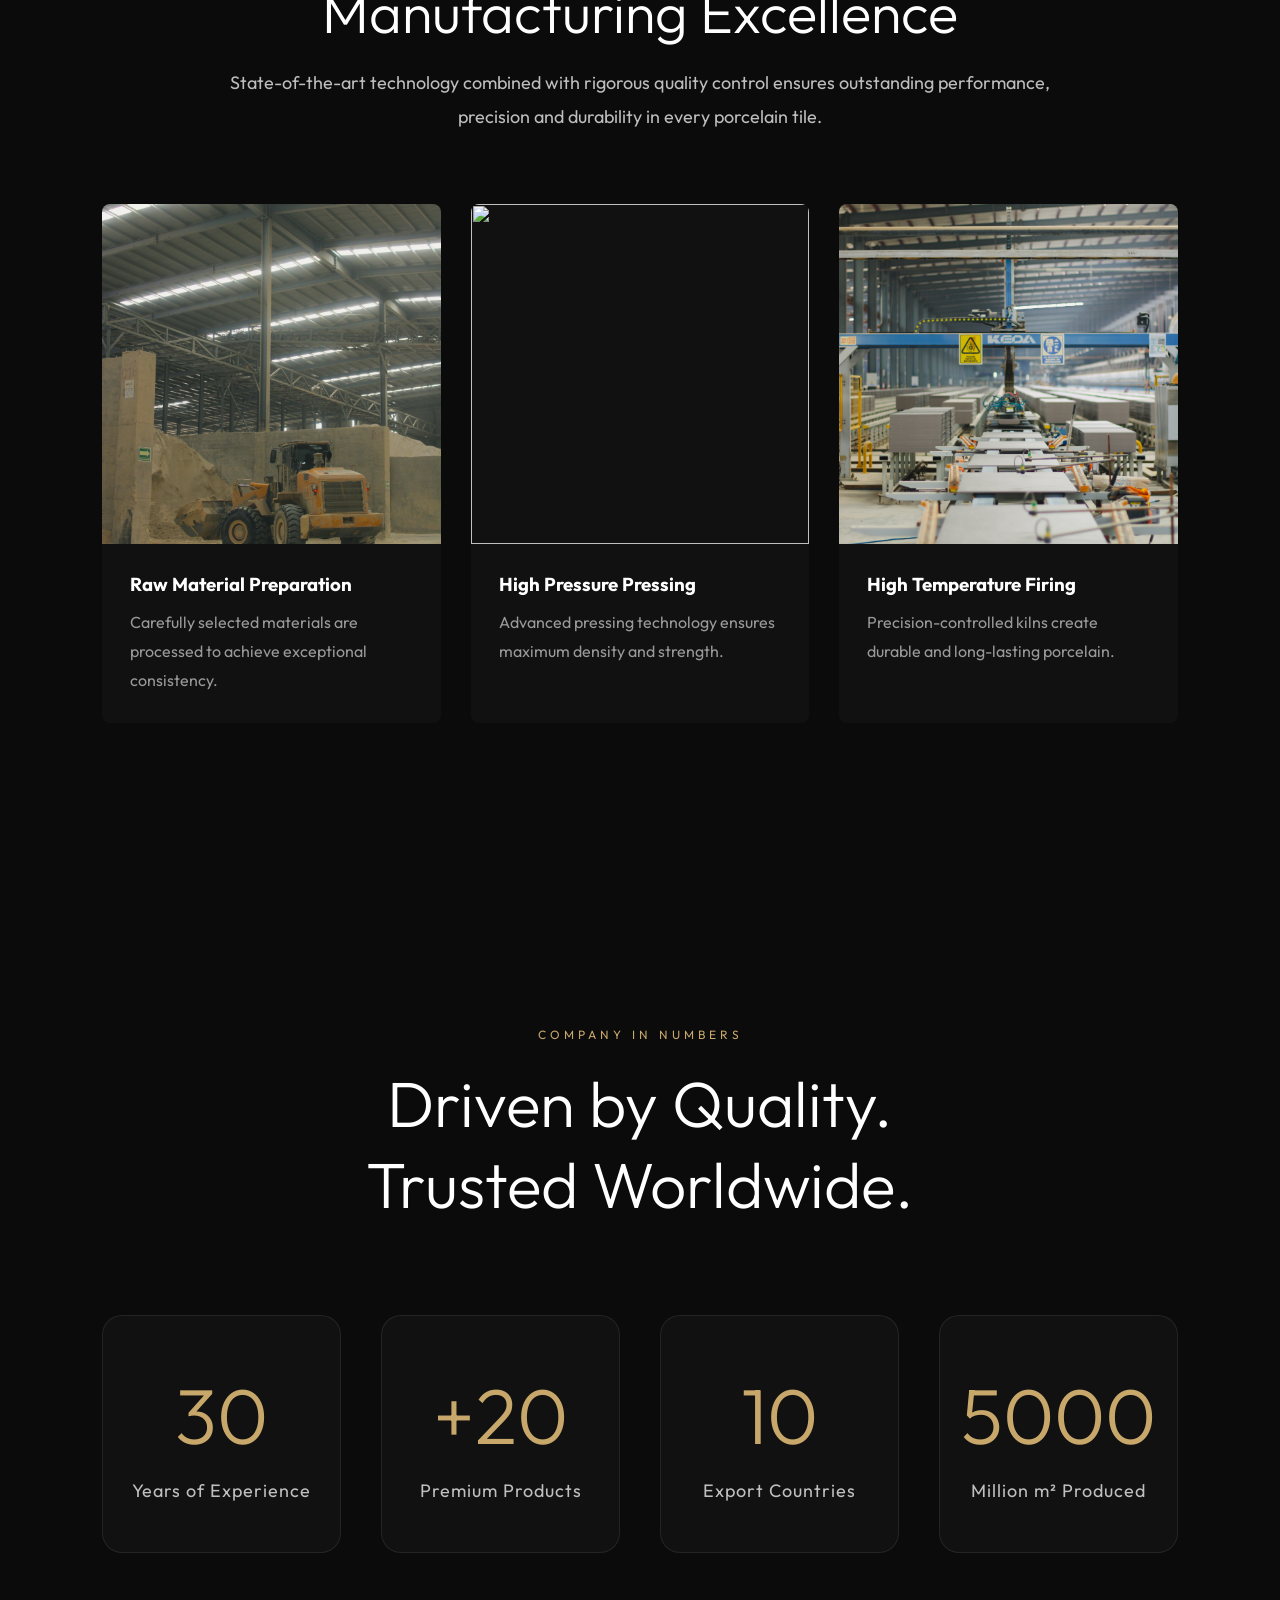
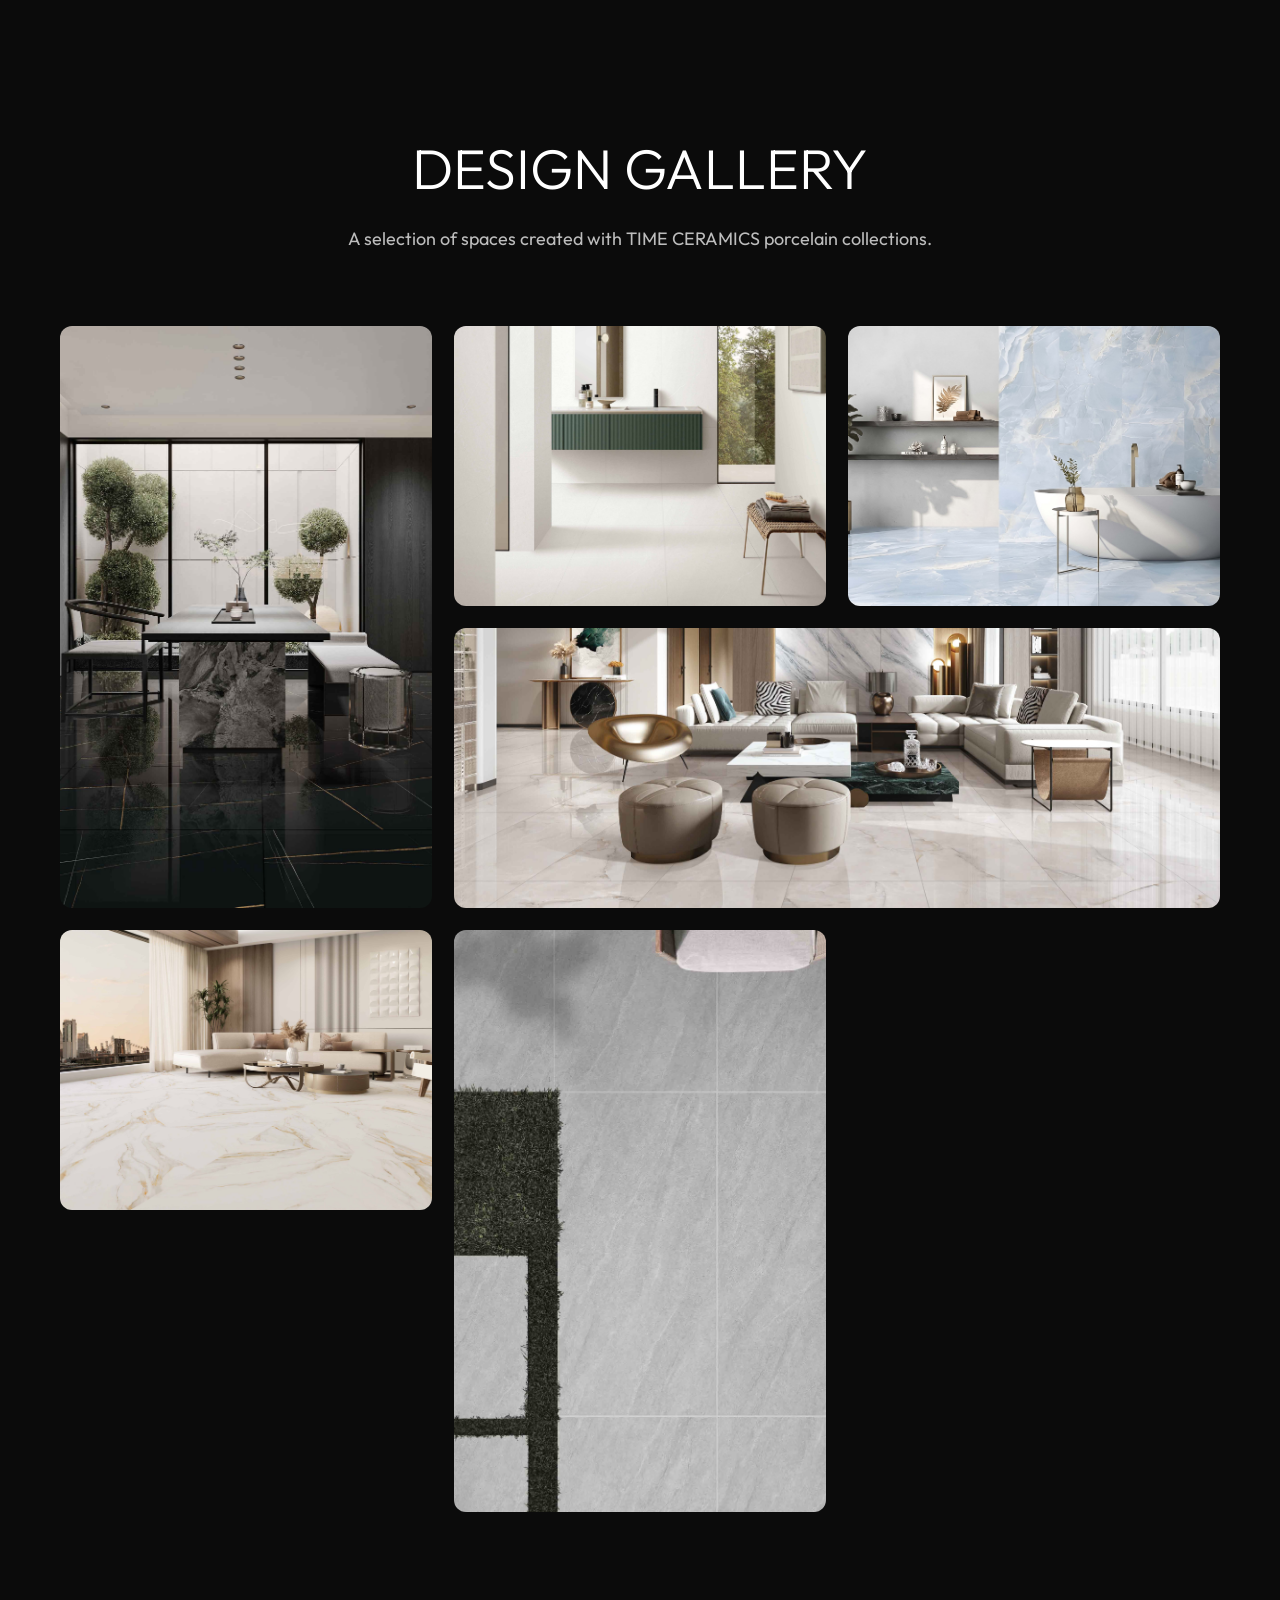
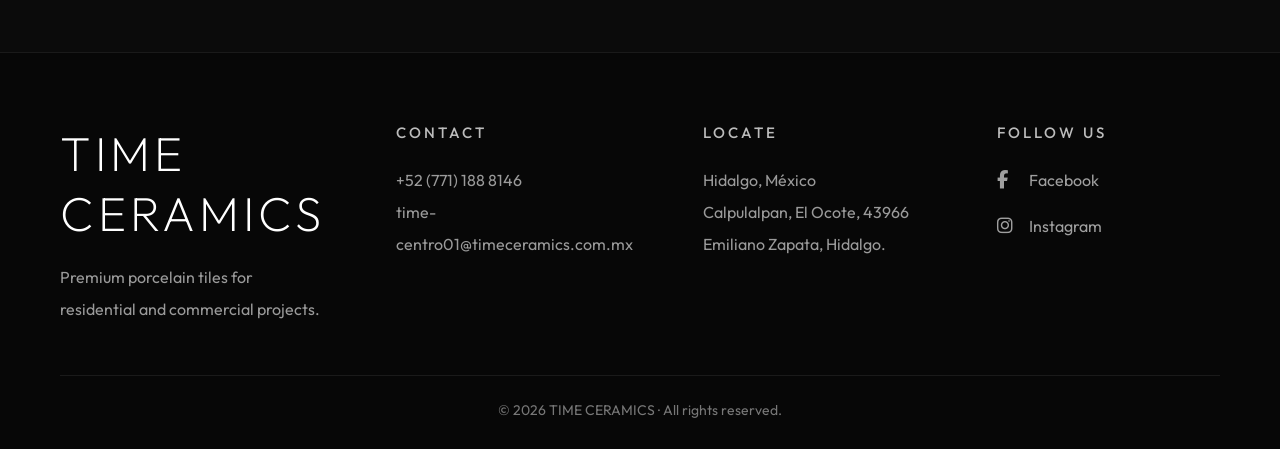
==== commit 32400343: "añadir tarjetas" ====
--- a/about.html
+++ b/about.html
@@ -200,6 +200,81 @@
 </section>
 
 
+<section class="manufacturing">
+
+    <div class="section-title">
+
+        <span>TIME CERAMICS</span>
+
+        <h2>Manufacturing Excellence</h2>
+
+        <p>
+            State-of-the-art technology combined with rigorous
+            quality control ensures outstanding performance,
+            precision and durability in every porcelain tile.
+        </p>
+
+    </div>
+
+
+    <div class="manufacturing-grid">
+
+    <div class="process-card">
+
+        <img src="images/process1.jpg">
+
+        <div class="process-info">
+
+            <h3>Raw Material Preparation</h3>
+
+            <p>
+                Carefully selected materials are processed
+                to achieve exceptional consistency.
+            </p>
+
+        </div>
+
+    </div>
+
+    <div class="process-card">
+
+        <img src="images/process2.jpg">
+
+        <div class="process-info">
+
+            <h3>High Pressure Pressing</h3>
+
+            <p>
+                Advanced pressing technology ensures
+                maximum density and strength.
+            </p>
+
+        </div>
+
+    </div>
+
+    <div class="process-card">
+
+        <img src="images/process3.jpg">
+
+        <div class="process-info">
+
+            <h3>High Temperature Firing</h3>
+
+            <p>
+                Precision-controlled kilns create
+                durable and long-lasting porcelain.
+            </p>
+
+        </div>
+
+    </div>
+
+</div>
+
+</section>
+
+
 <section class="stats-section">
 
     <div class="stats-header">
--- a/style.css
+++ b/style.css
@@ -1633,4 +1633,106 @@
 
     letter-spacing:2px;
 
+}
+
+
+
+
+.manufacturing{
+
+    padding:120px 8%;
+    background:#0b0b0b;
+
+}
+
+.section-title{
+
+    text-align:center;
+    max-width:850px;
+    margin:auto auto 70px;
+
+}
+
+.section-title span{
+
+    color:#b89c5d;
+    letter-spacing:4px;
+    font-size:13px;
+    text-transform:uppercase;
+
+}
+
+.section-title h2{
+
+    color:white;
+    font-size:56px;
+    font-weight:300;
+    margin:18px 0;
+
+}
+
+.section-title p{
+
+    color:#bdbdbd;
+    line-height:1.9;
+    font-size:18px;
+
+}
+
+.manufacturing-grid{
+
+    display:grid;
+    grid-template-columns:repeat(3,1fr);
+    gap:30px;
+
+}
+
+.process-card{
+
+    background:#111;
+    overflow:hidden;
+    border-radius:8px;
+    transition:.4s;
+
+}
+
+.process-card img{
+
+    width:100%;
+    height:340px;
+    object-fit:cover;
+    transition:.5s;
+
+}
+
+.process-card:hover img{
+
+    transform:scale(1.05);
+
+}
+
+.process-info{
+
+    padding:28px;
+
+}
+
+.process-info h3{
+
+    color:white;
+    margin-bottom:12px;
+
+}
+
+.process-info p{
+
+    color:#999;
+    line-height:1.8;
+
+}
+
+.process-card:hover{
+
+    transform:translateY(-8px);
+
 }
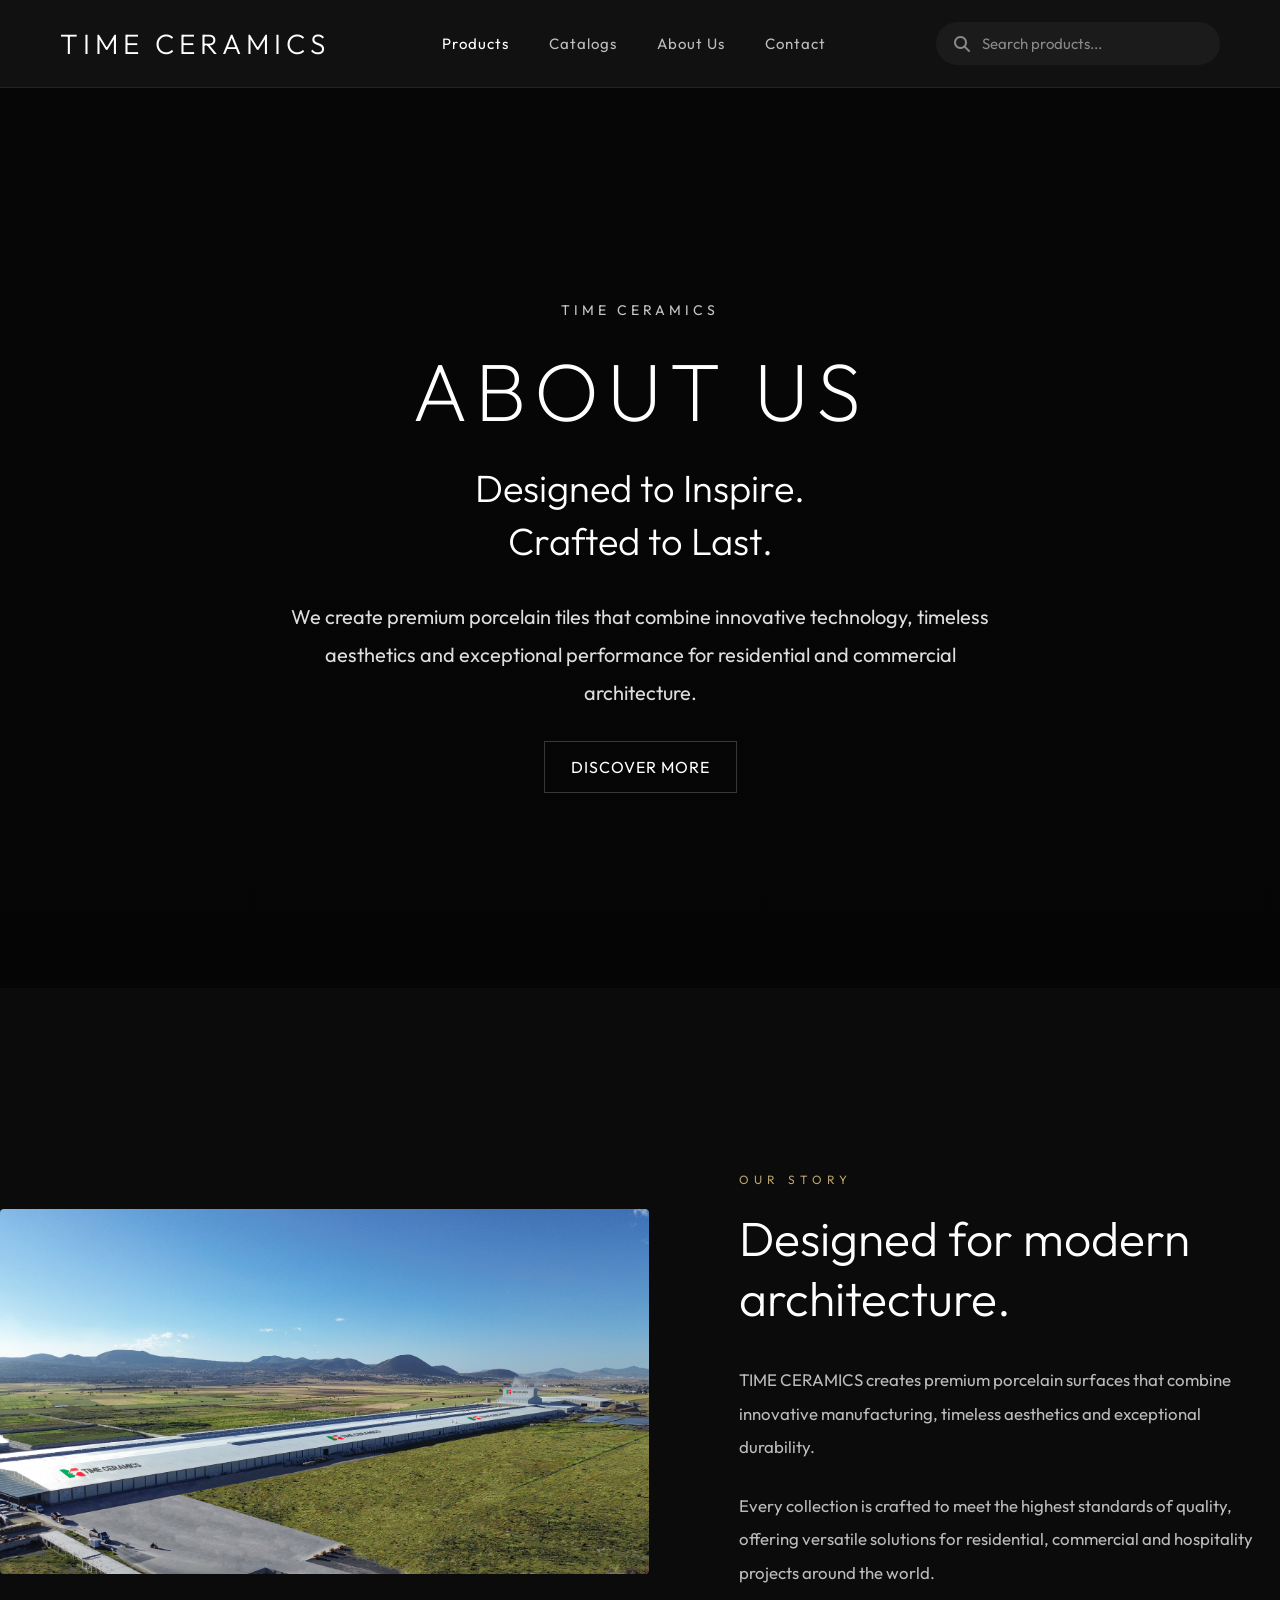
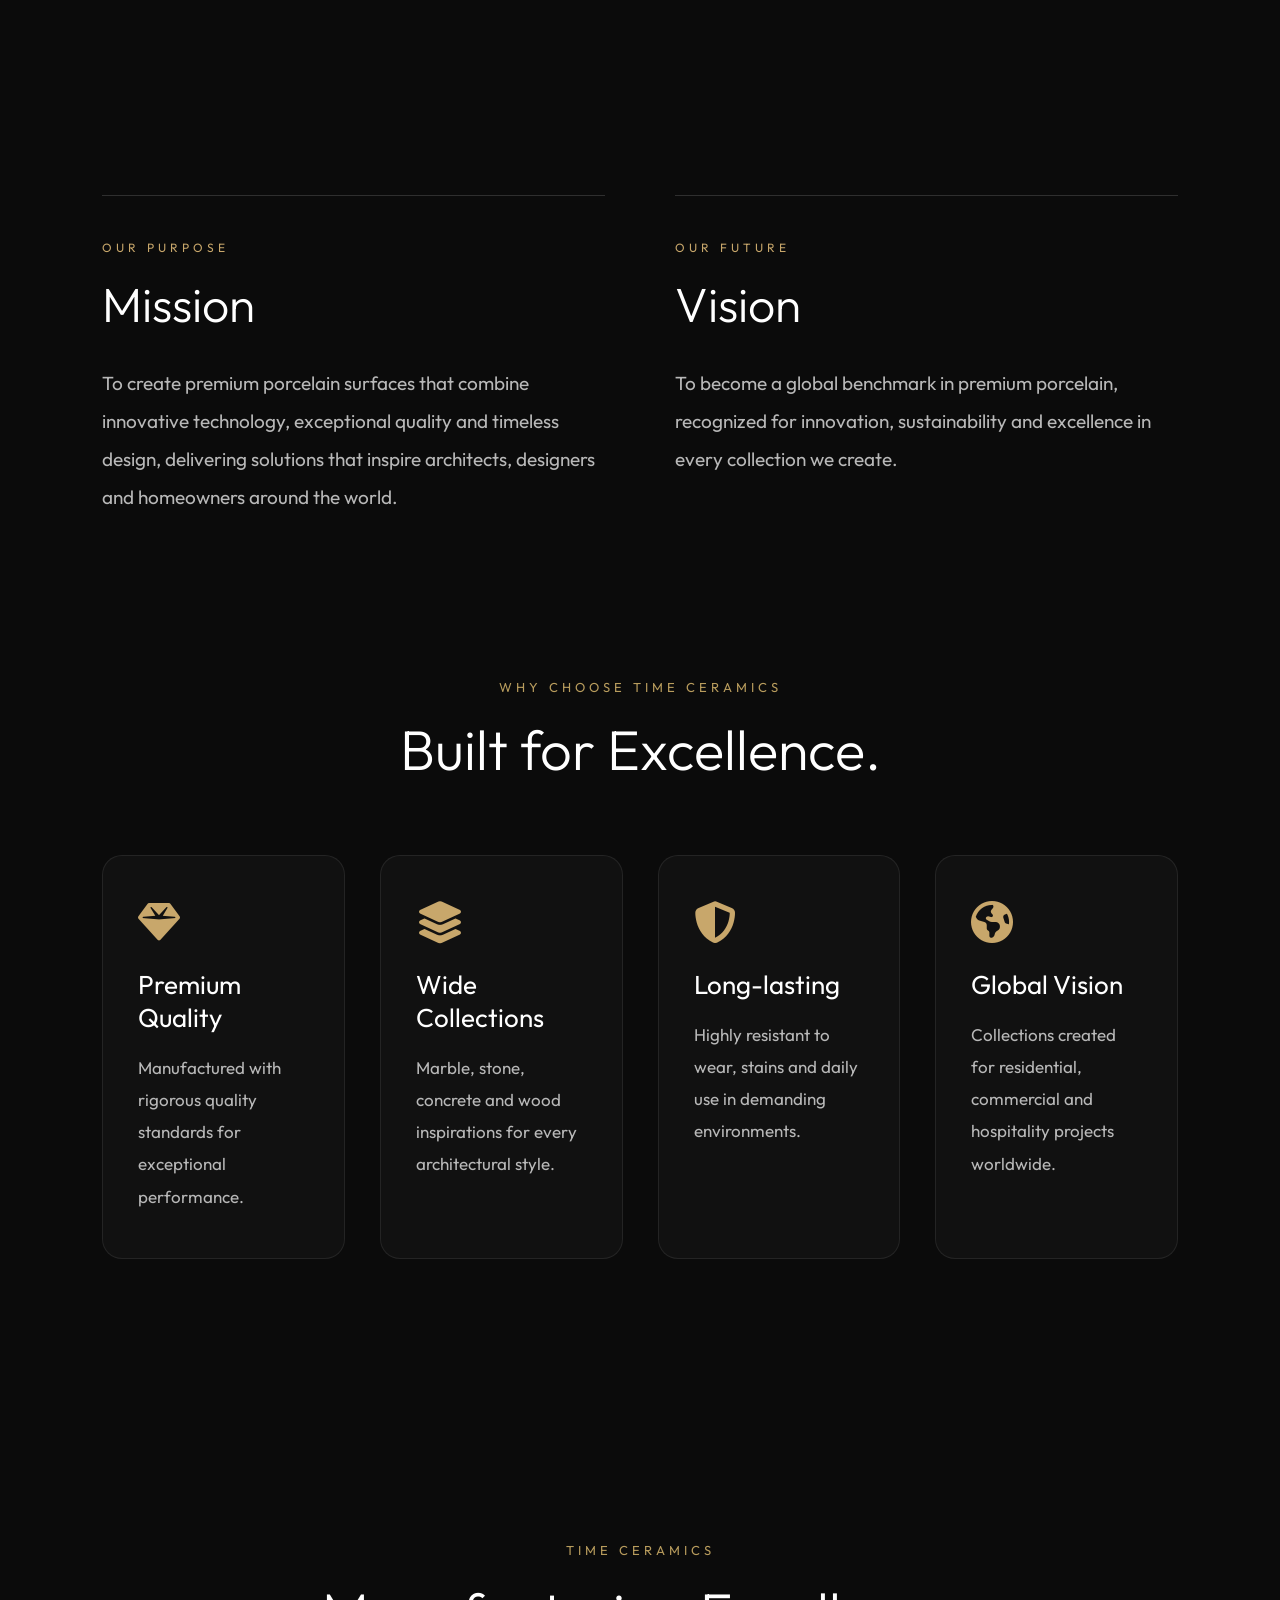
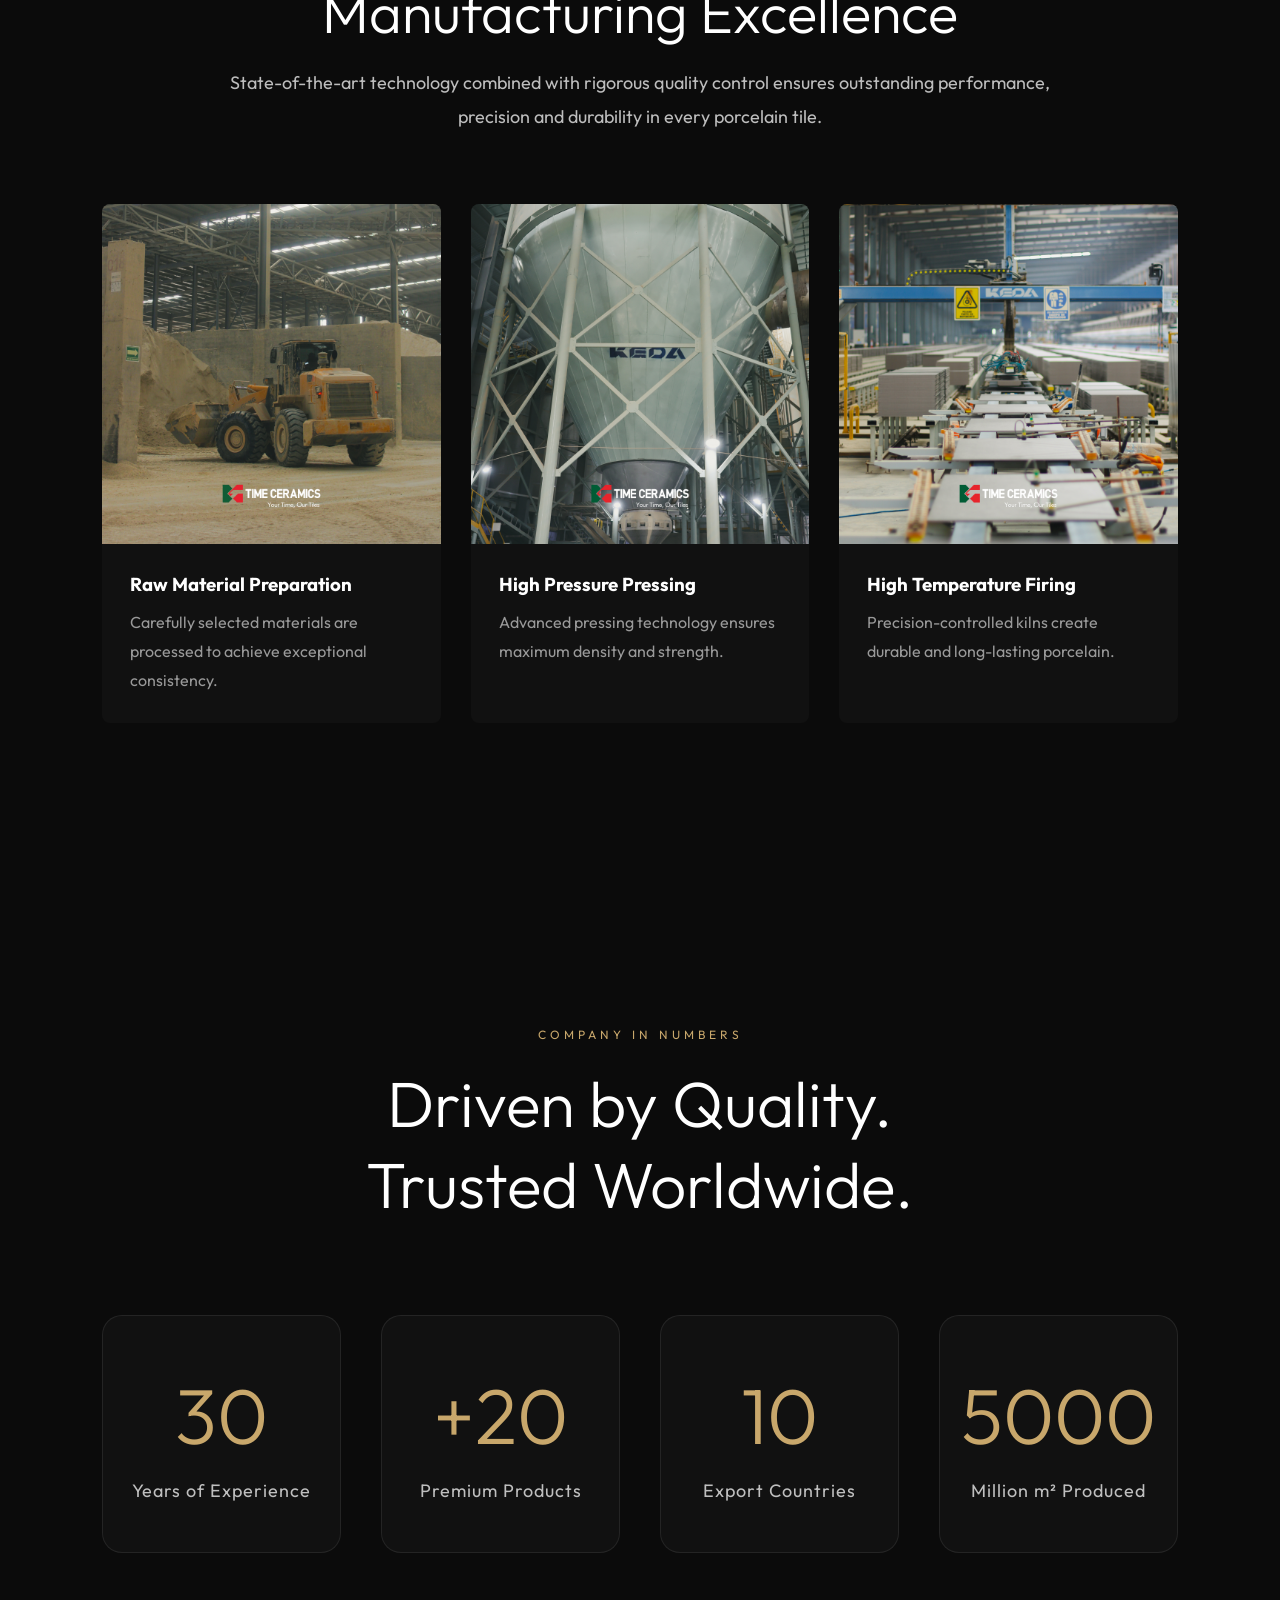
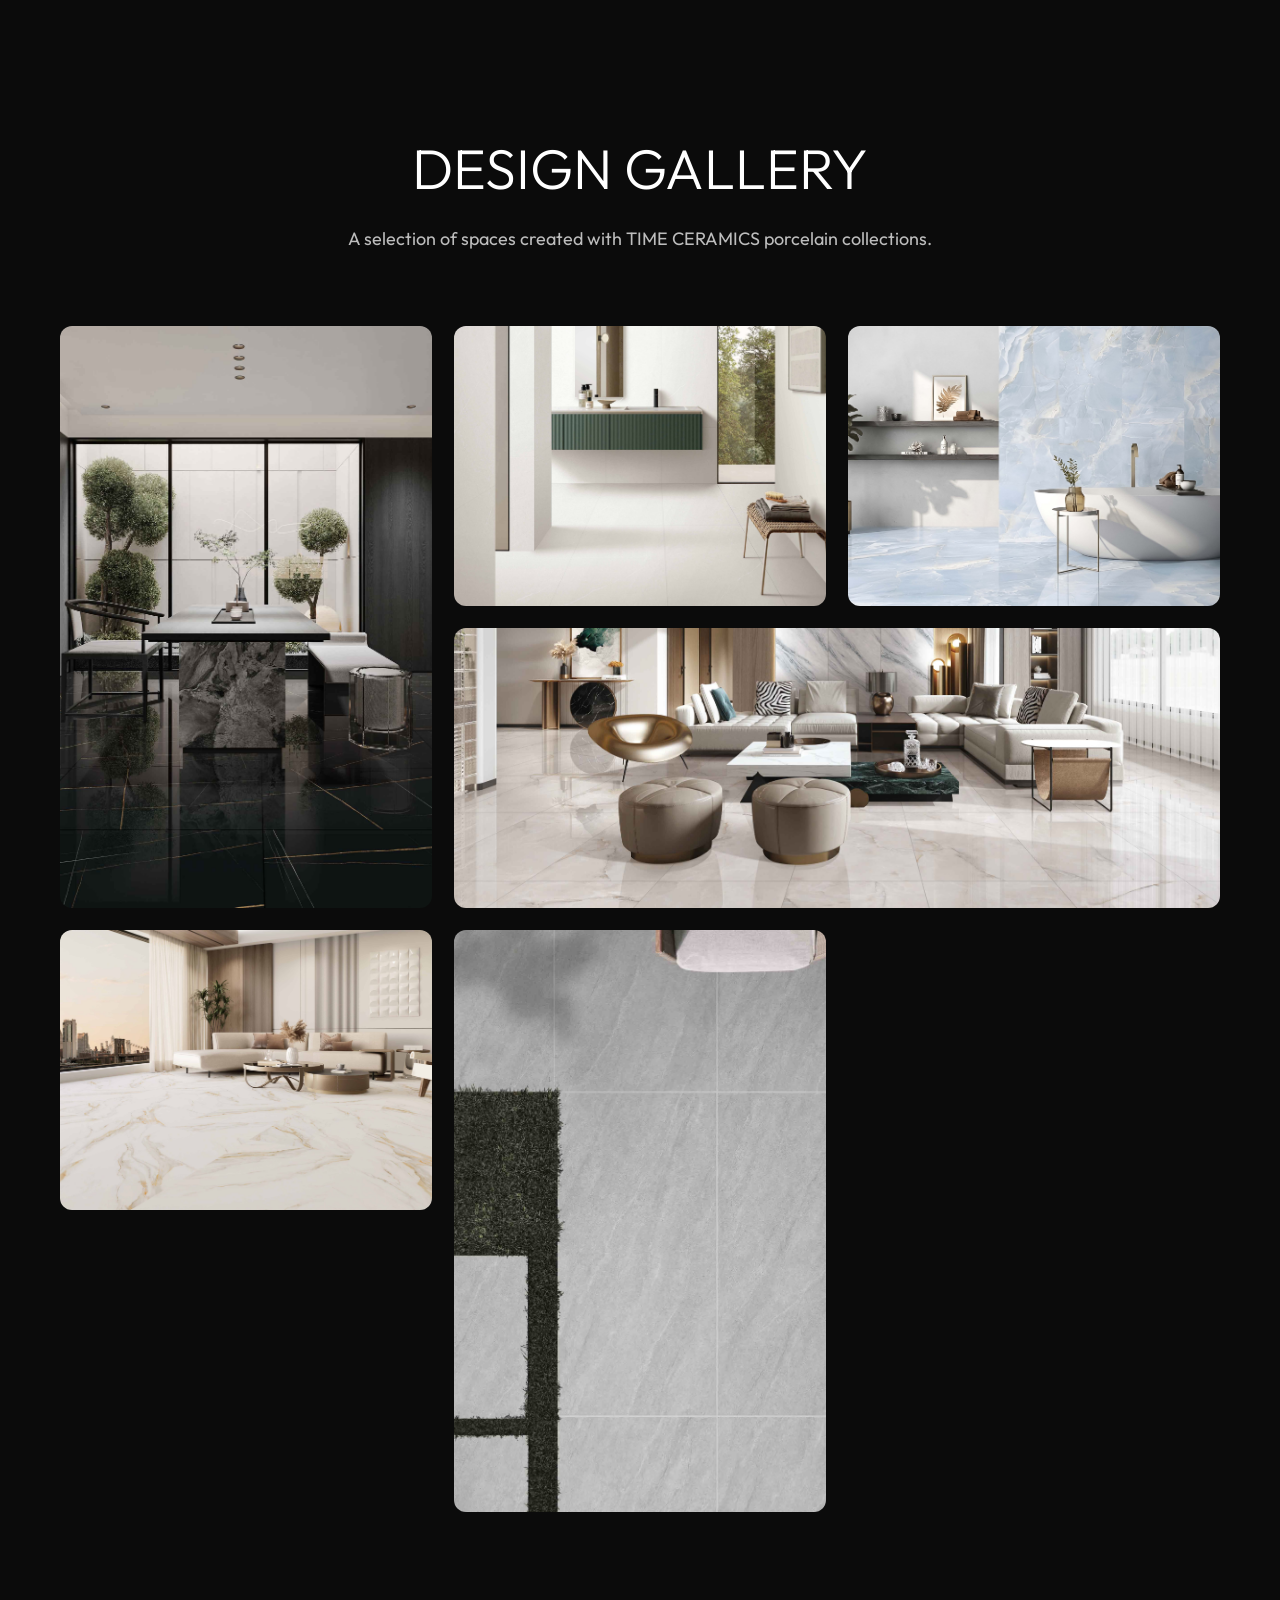
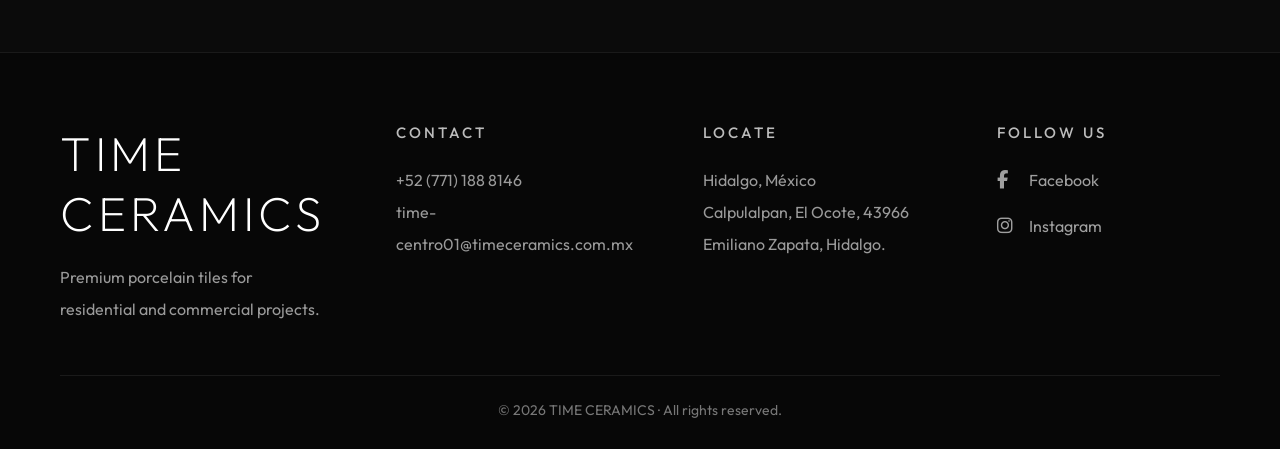
==== commit 12871006: "pictures" ====
--- a/about.html
+++ b/about.html
@@ -238,7 +238,7 @@
 
     <div class="process-card">
 
-        <img src="images/process2.jpg">
+        <img src="images/process2.JPG">
 
         <div class="process-info">
 
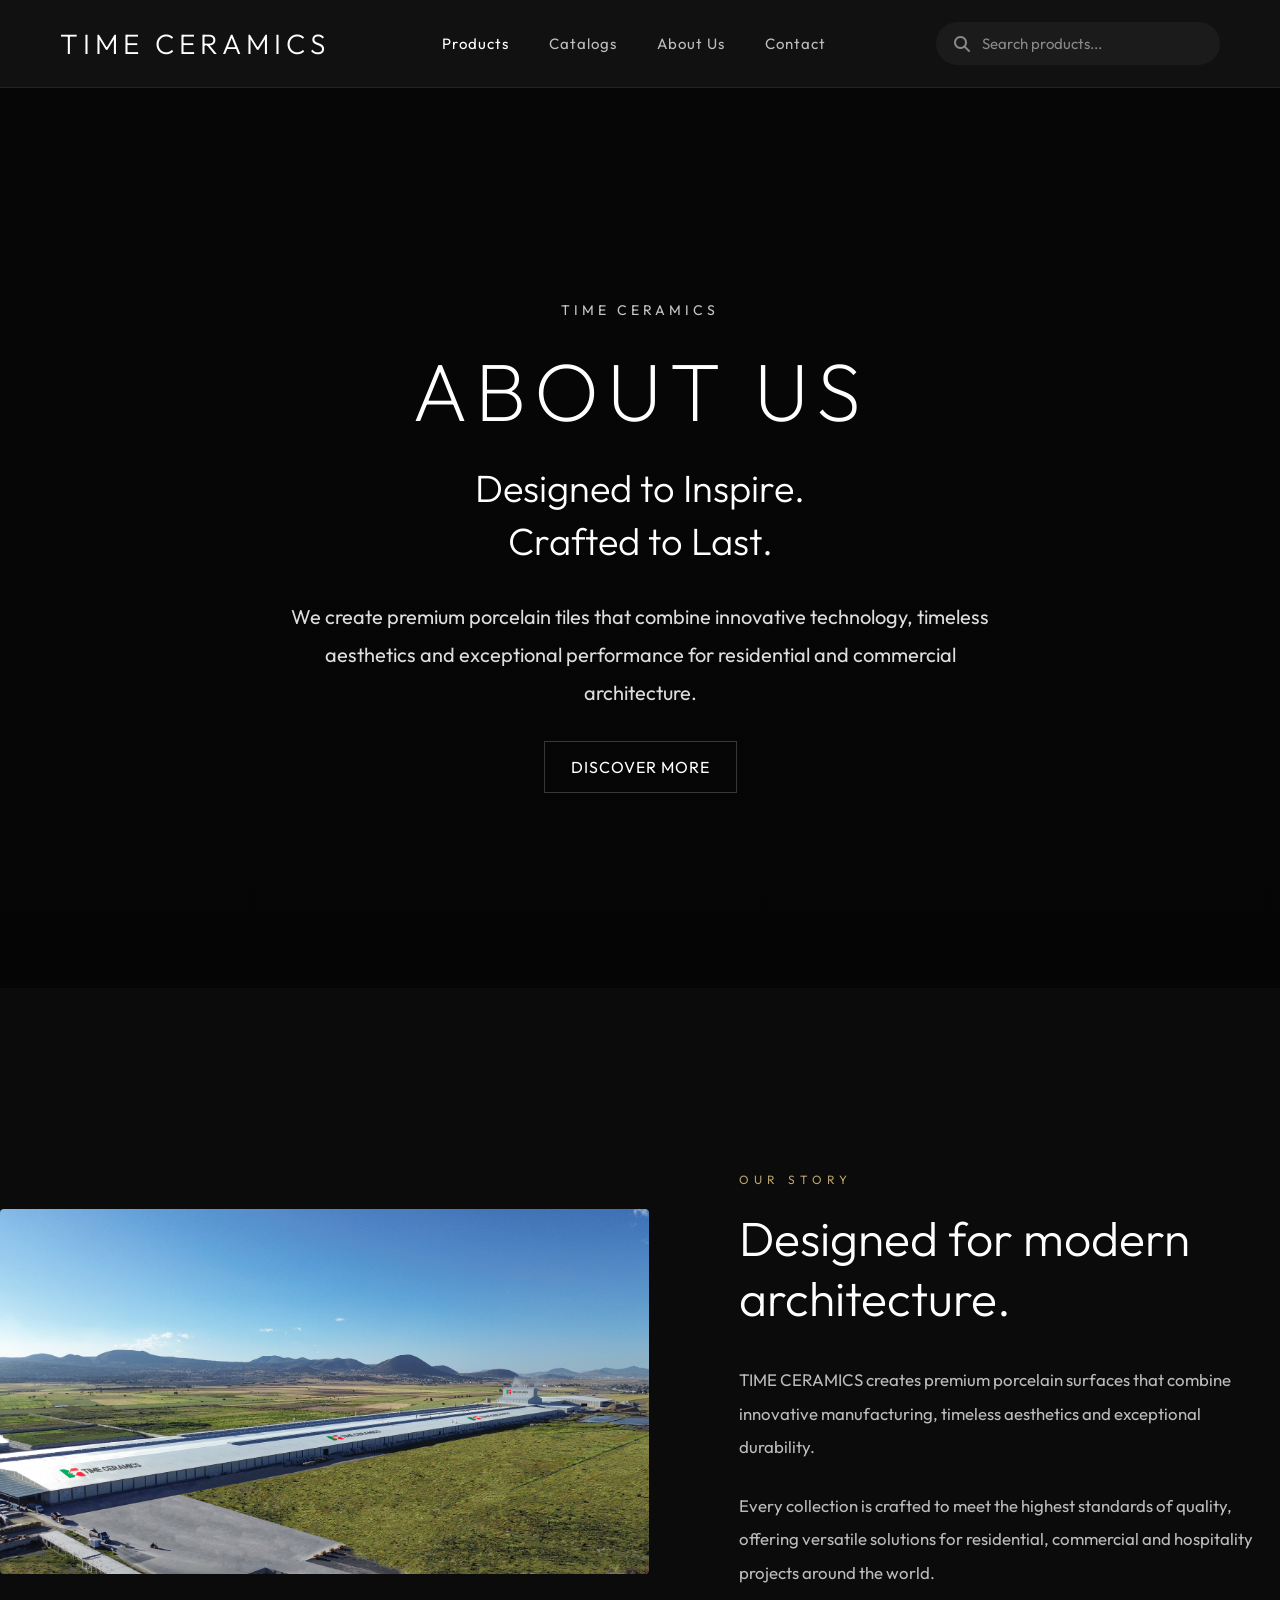
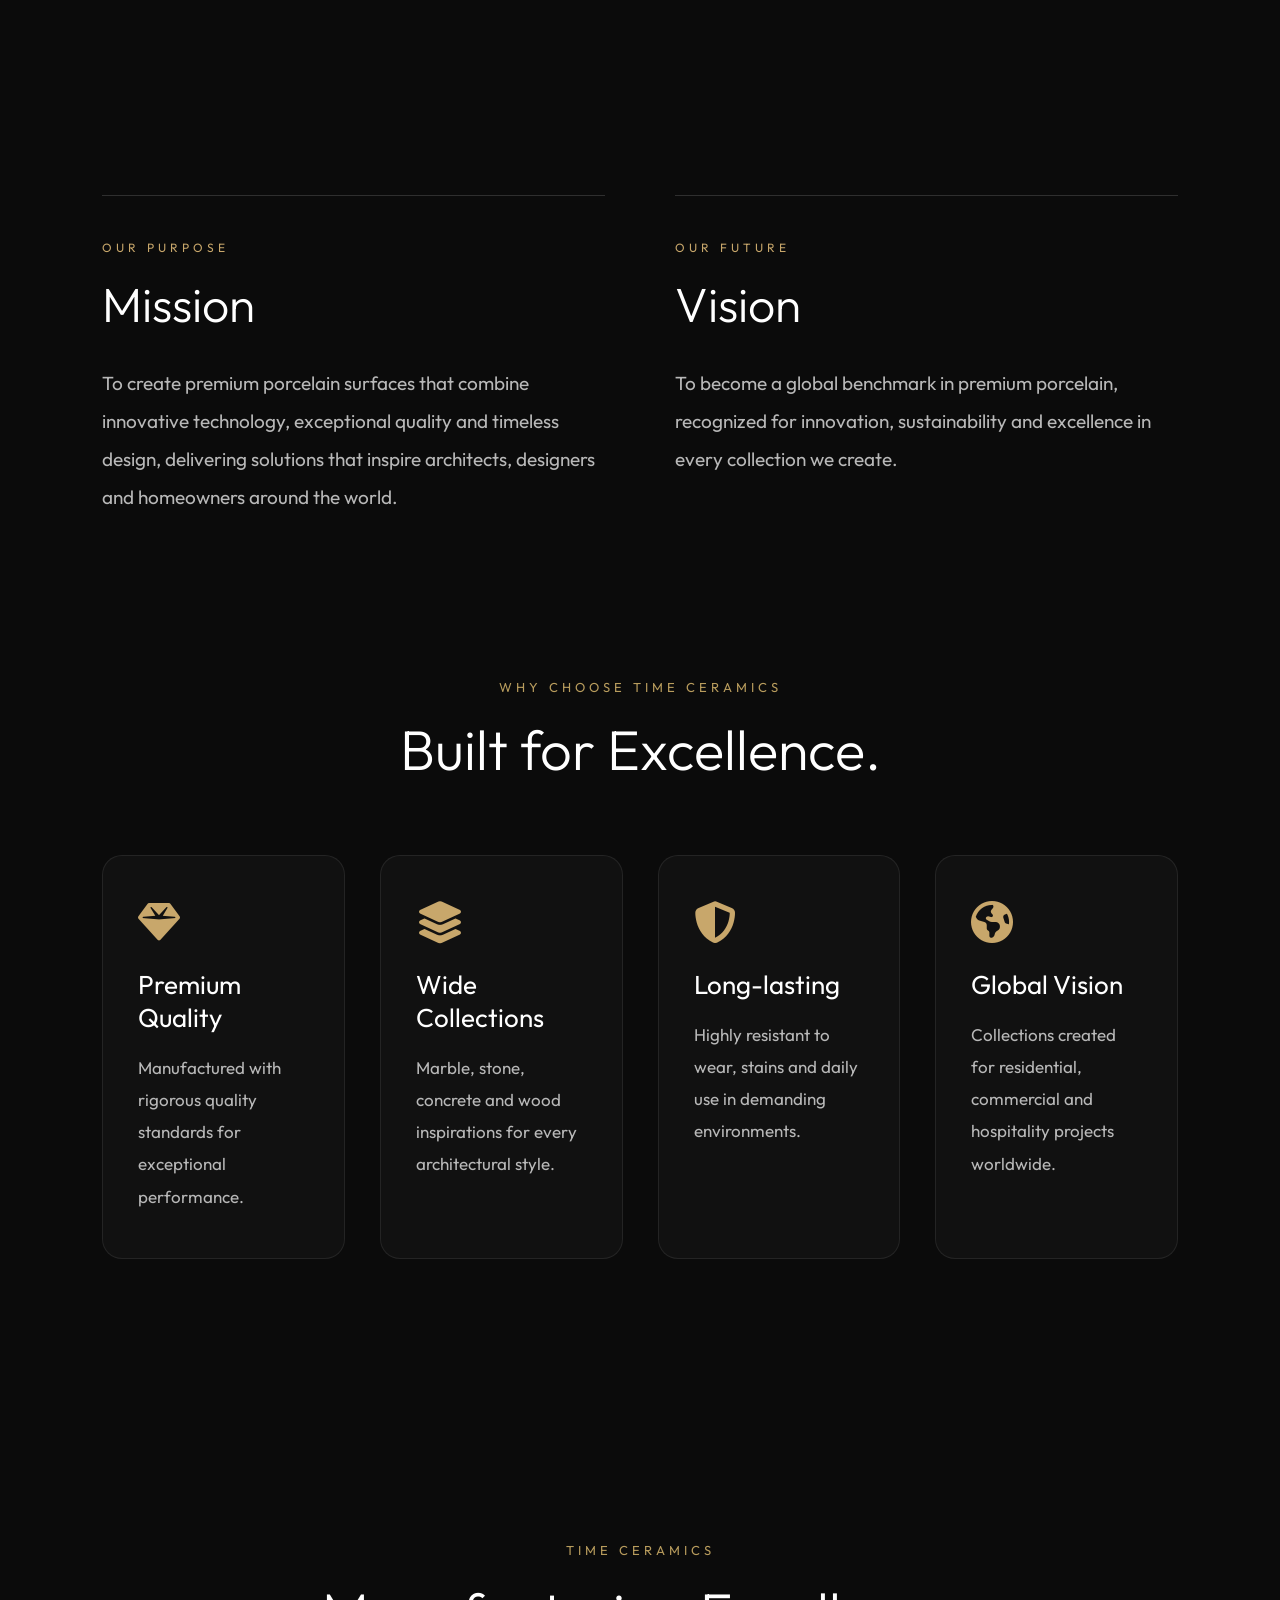
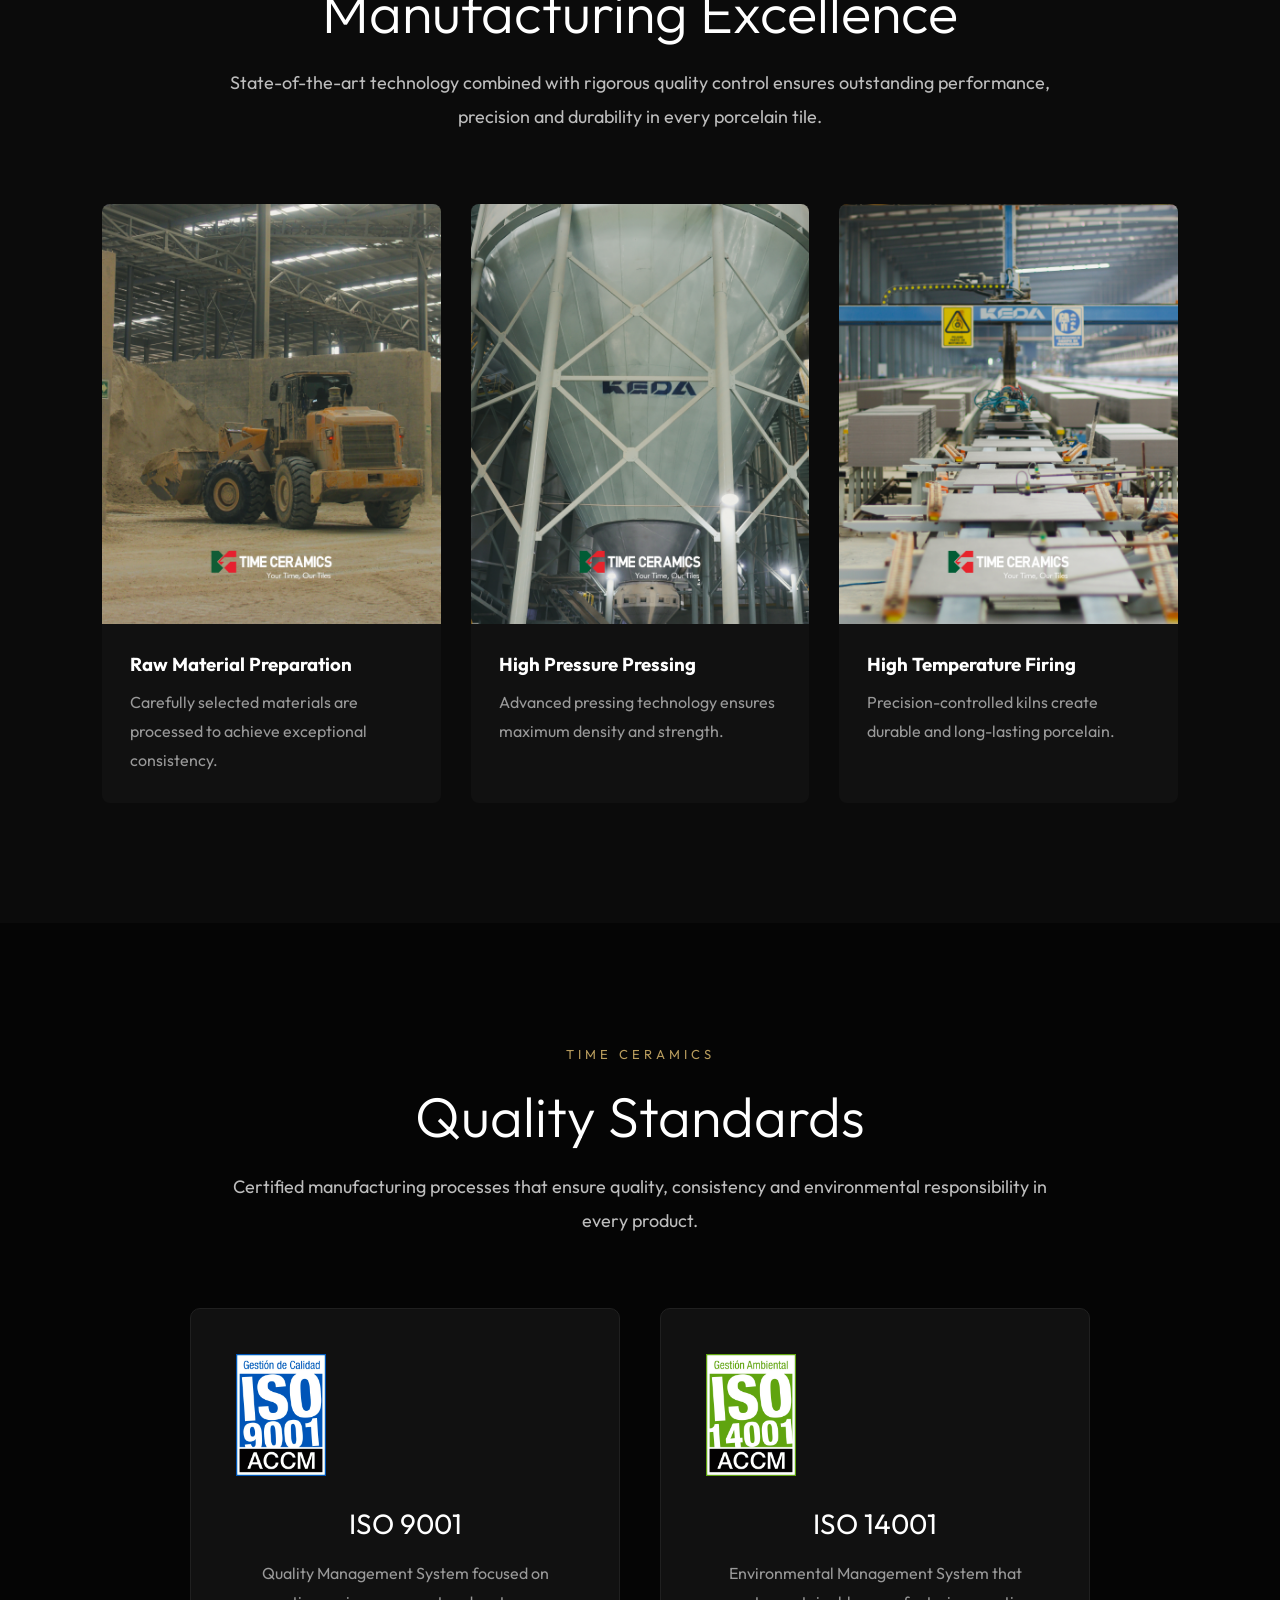
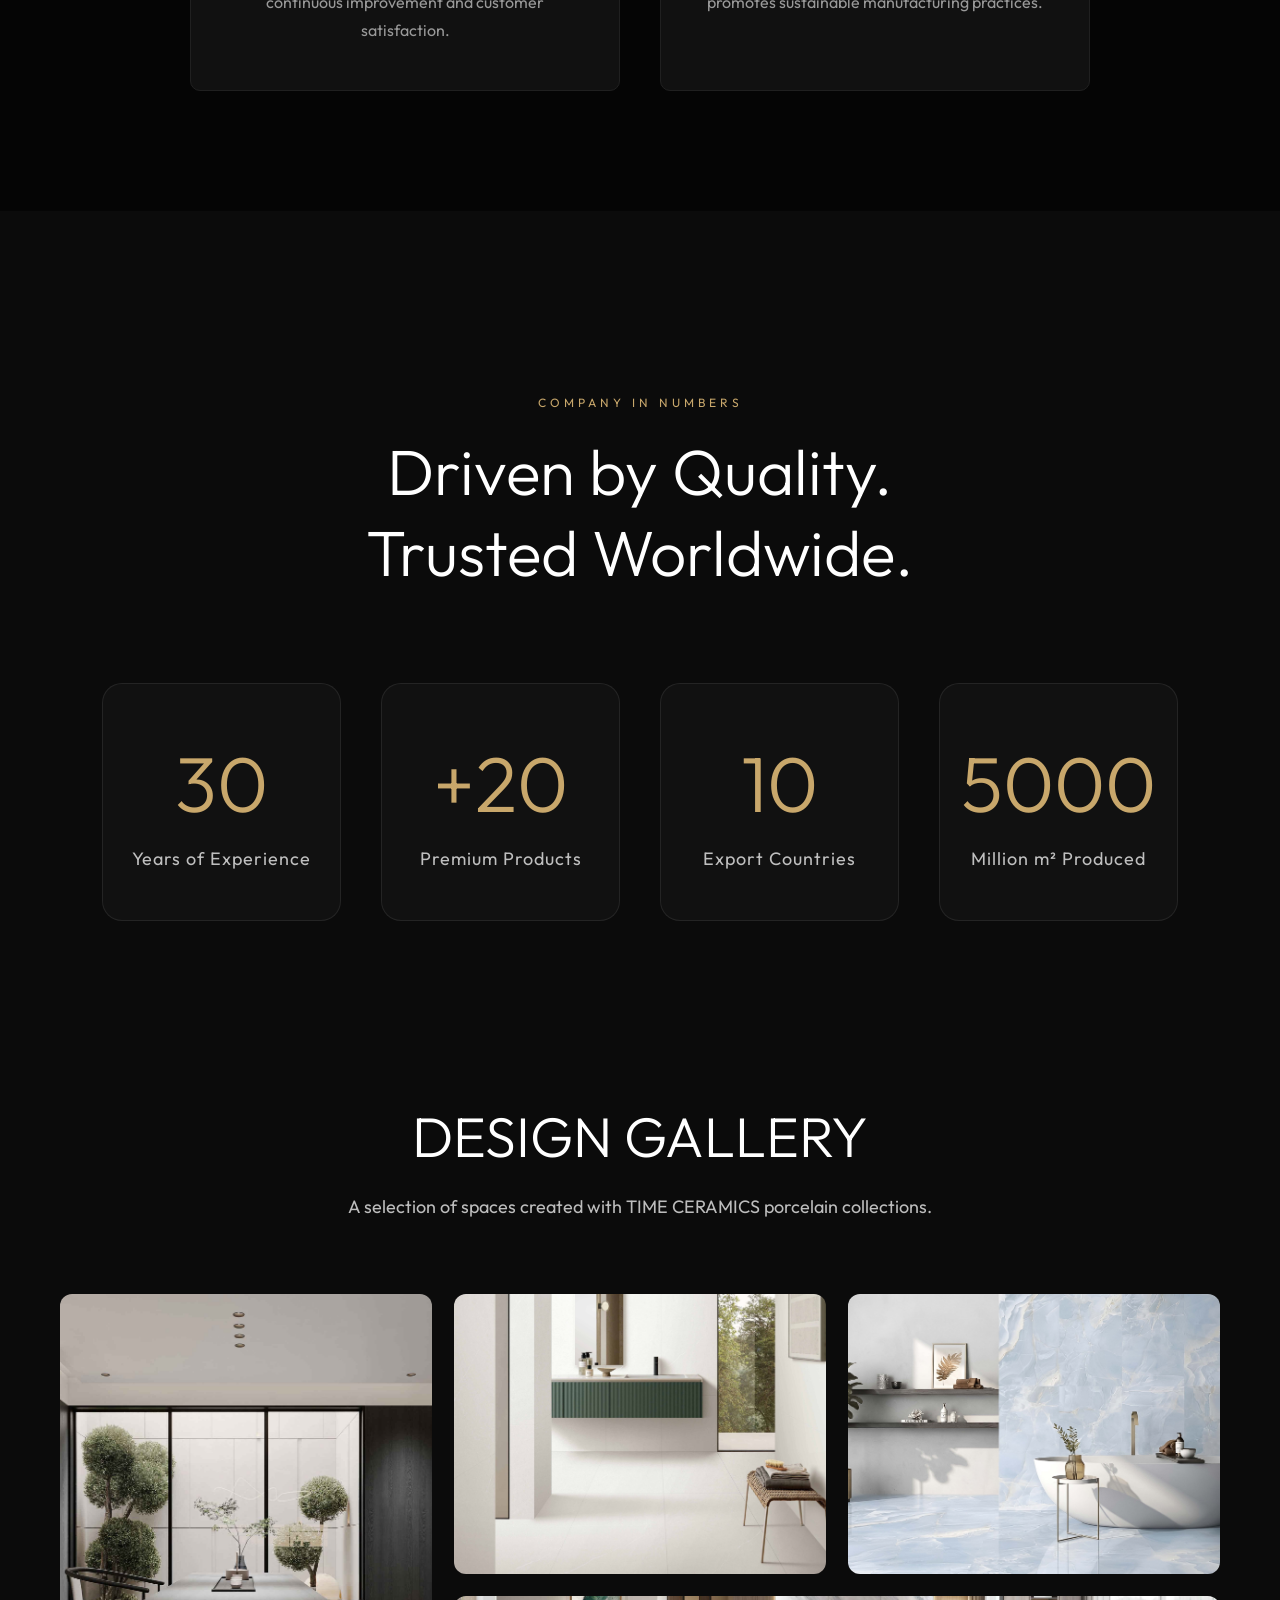
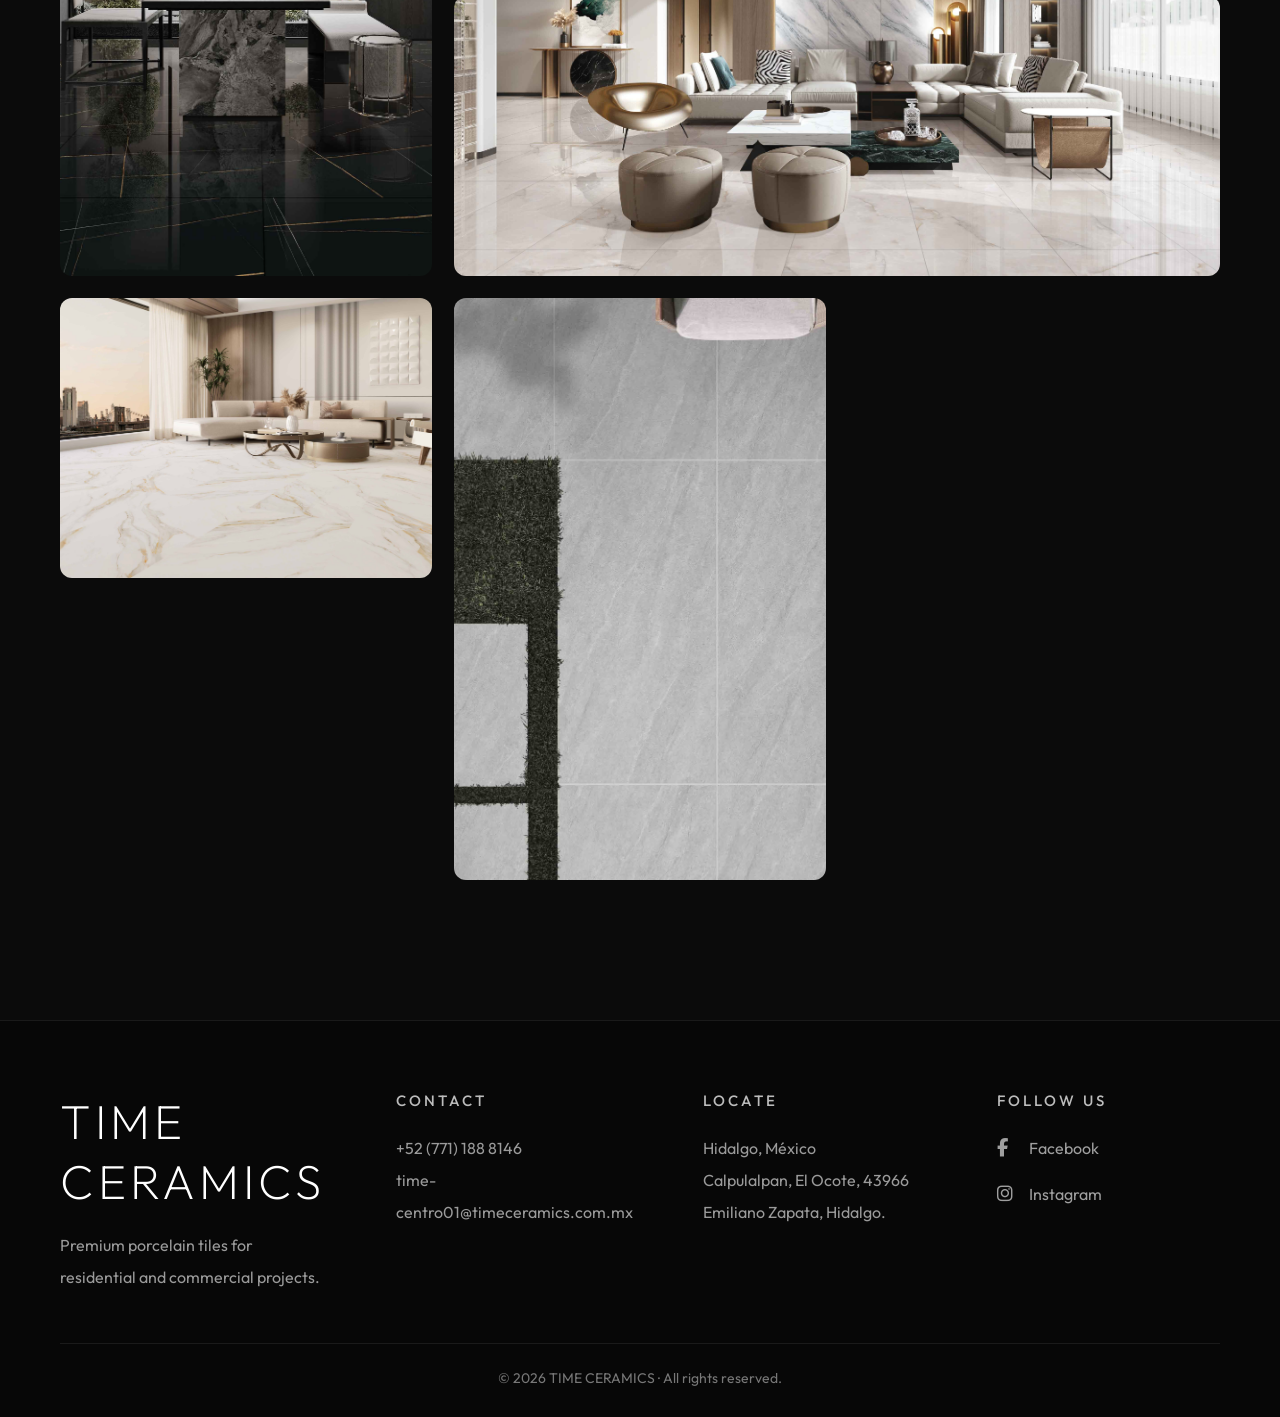
==== commit 024d5e2d: "iso" ====
--- a/about.html
+++ b/about.html
@@ -275,6 +275,54 @@
 </section>
 
 
+<section class="certifications">
+
+    <div class="section-title">
+
+        <span>TIME CERAMICS</span>
+
+        <h2>Quality Standards</h2>
+
+        <p>
+            Certified manufacturing processes that ensure quality,
+            consistency and environmental responsibility in every product.
+        </p>
+
+    </div>
+
+    <div class="certifications-grid">
+
+        <div class="cert-card">
+
+            <img src="images/iso9001.jpg" alt="ISO 9001">
+
+            <h3>ISO 9001</h3>
+
+            <p>
+                Quality Management System focused on
+                continuous improvement and customer satisfaction.
+            </p>
+
+        </div>
+
+        <div class="cert-card">
+
+            <img src="images/iso14001.jpg" alt="ISO 14001">
+
+            <h3>ISO 14001</h3>
+
+            <p>
+                Environmental Management System that promotes
+                sustainable manufacturing practices.
+            </p>
+
+        </div>
+
+    </div>
+
+</section>
+
+
 <section class="stats-section">
 
     <div class="stats-header">
--- a/style.css
+++ b/style.css
@@ -1699,7 +1699,7 @@
 .process-card img{
 
     width:100%;
-    height:340px;
+    height:420px;
     object-fit:cover;
     transition:.5s;
 
@@ -1735,4 +1735,69 @@
 
     transform:translateY(-8px);
 
+}
+
+
+.certifications{
+
+    padding:120px 8%;
+    background:#050505;
+
+}
+
+.certifications-grid{
+
+    display:grid;
+    grid-template-columns:repeat(2,1fr);
+    gap:40px;
+    max-width:900px;
+    margin:70px auto 0;
+
+}
+
+.cert-card{
+
+    background:#111;
+    border:1px solid #202020;
+    border-radius:10px;
+
+    padding:45px;
+
+    text-align:center;
+
+    transition:.4s;
+
+}
+
+.cert-card img{
+
+    width:90px;
+    margin-bottom:30px;
+
+}
+
+.cert-card h3{
+
+    color:white;
+    font-size:28px;
+    font-weight:400;
+
+}
+
+.cert-card p{
+
+    color:#999;
+    margin-top:18px;
+    line-height:1.8;
+
+}
+
+.cert-card:hover{
+
+    transform:translateY(-8px);
+
+    border-color:#b89c5d;
+
+    box-shadow:0 20px 50px rgba(0,0,0,.45);
+
 }
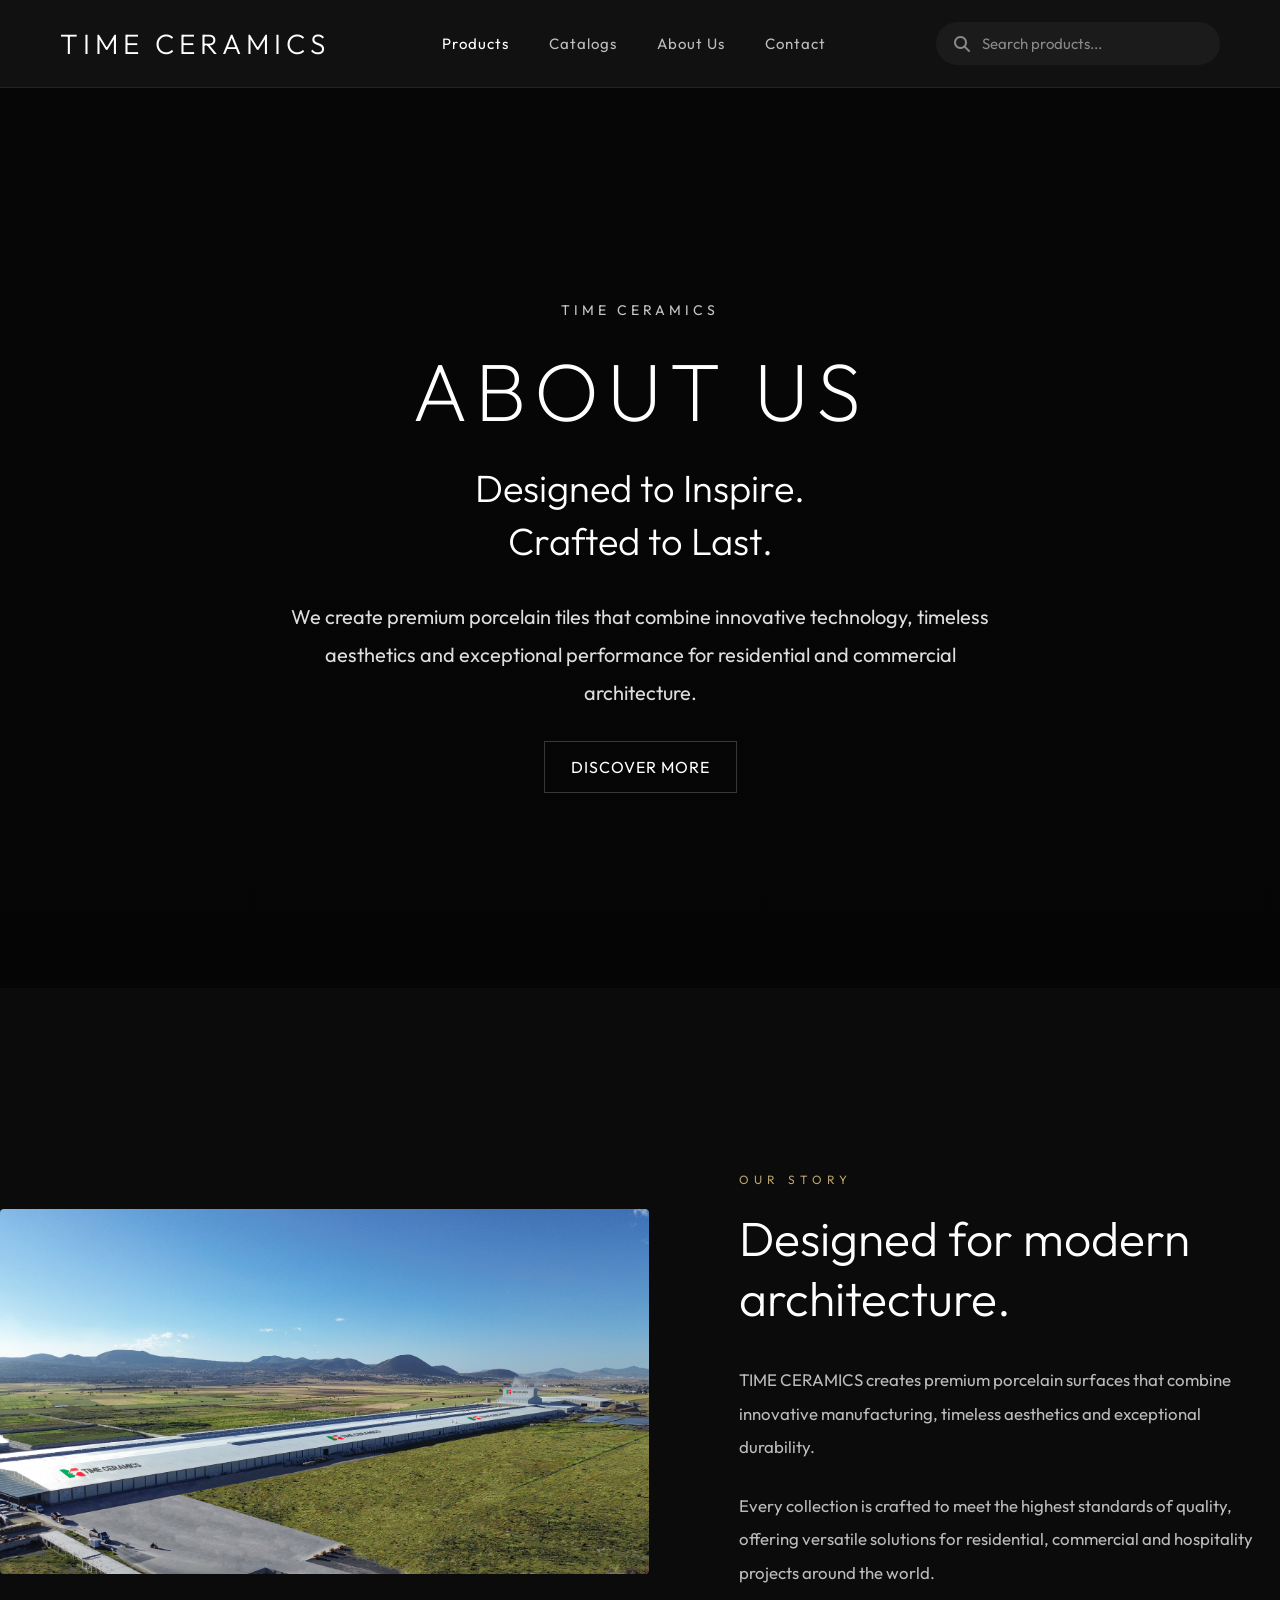
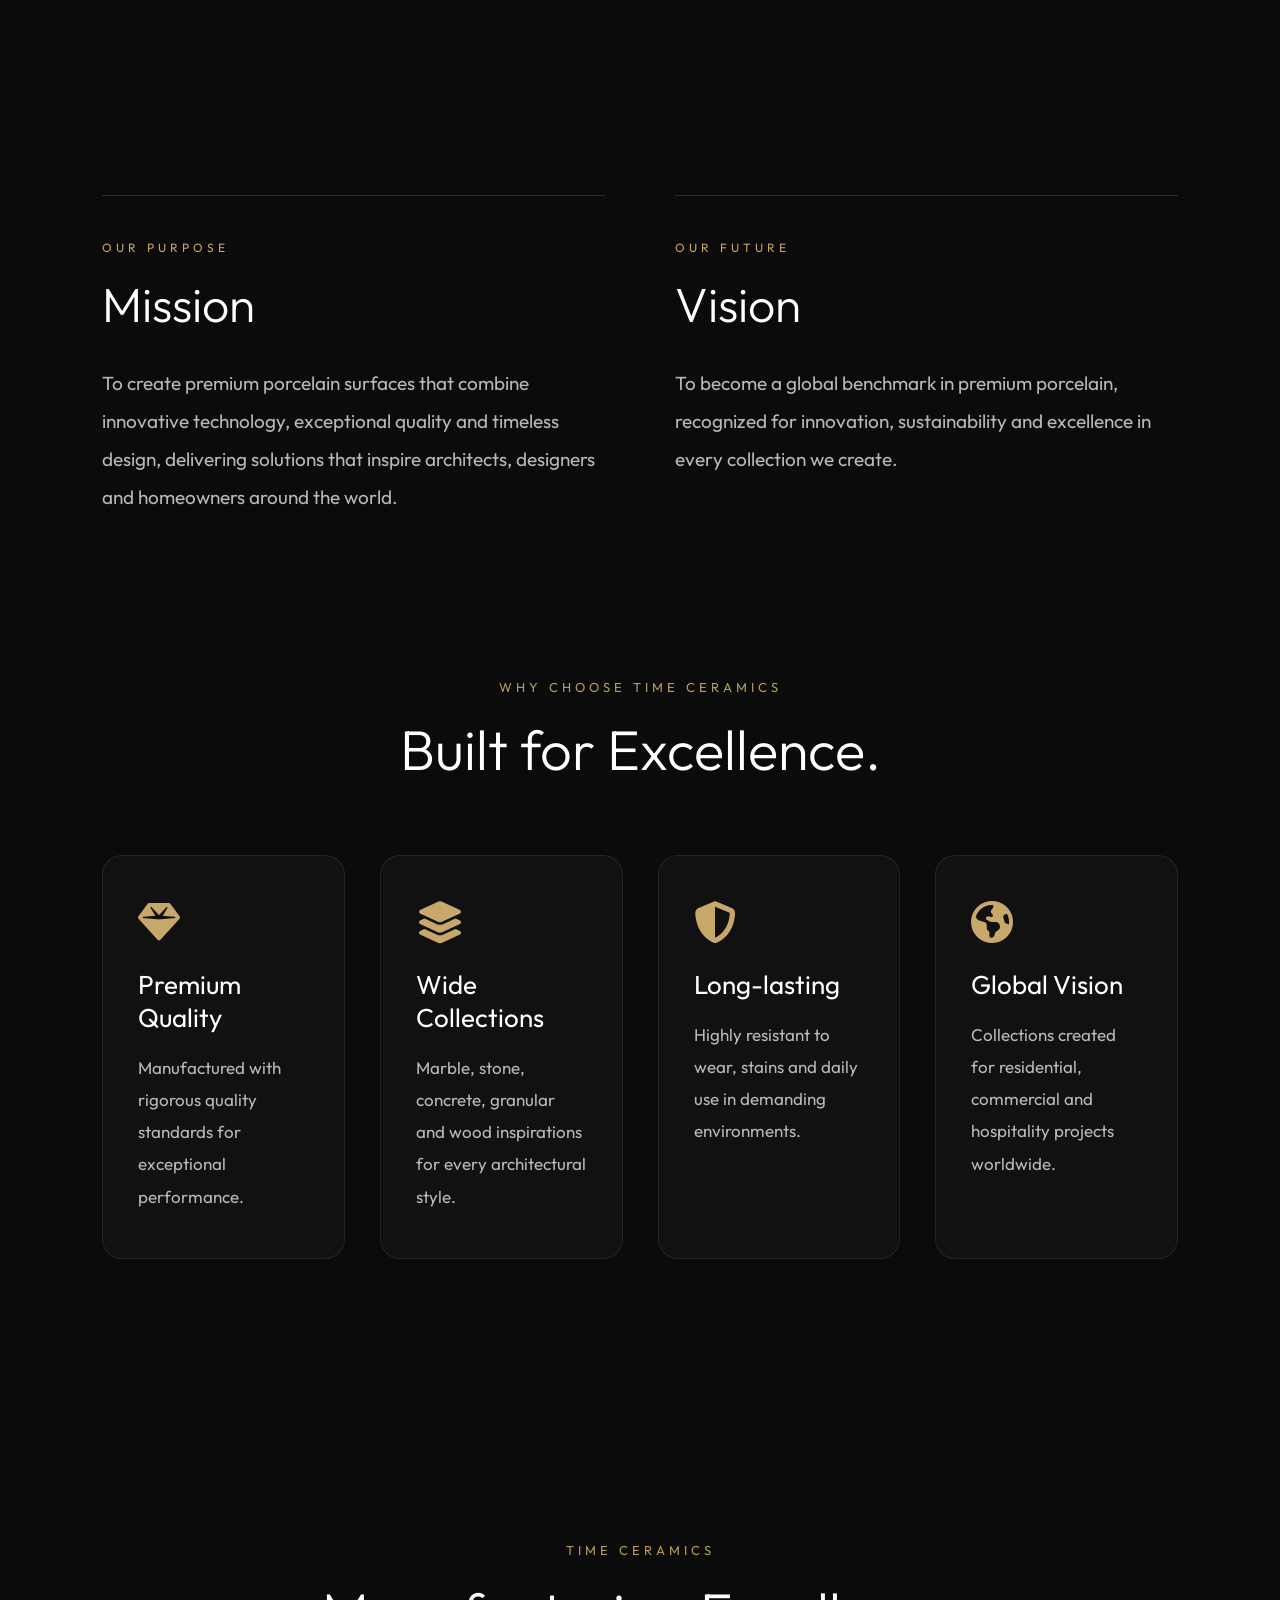
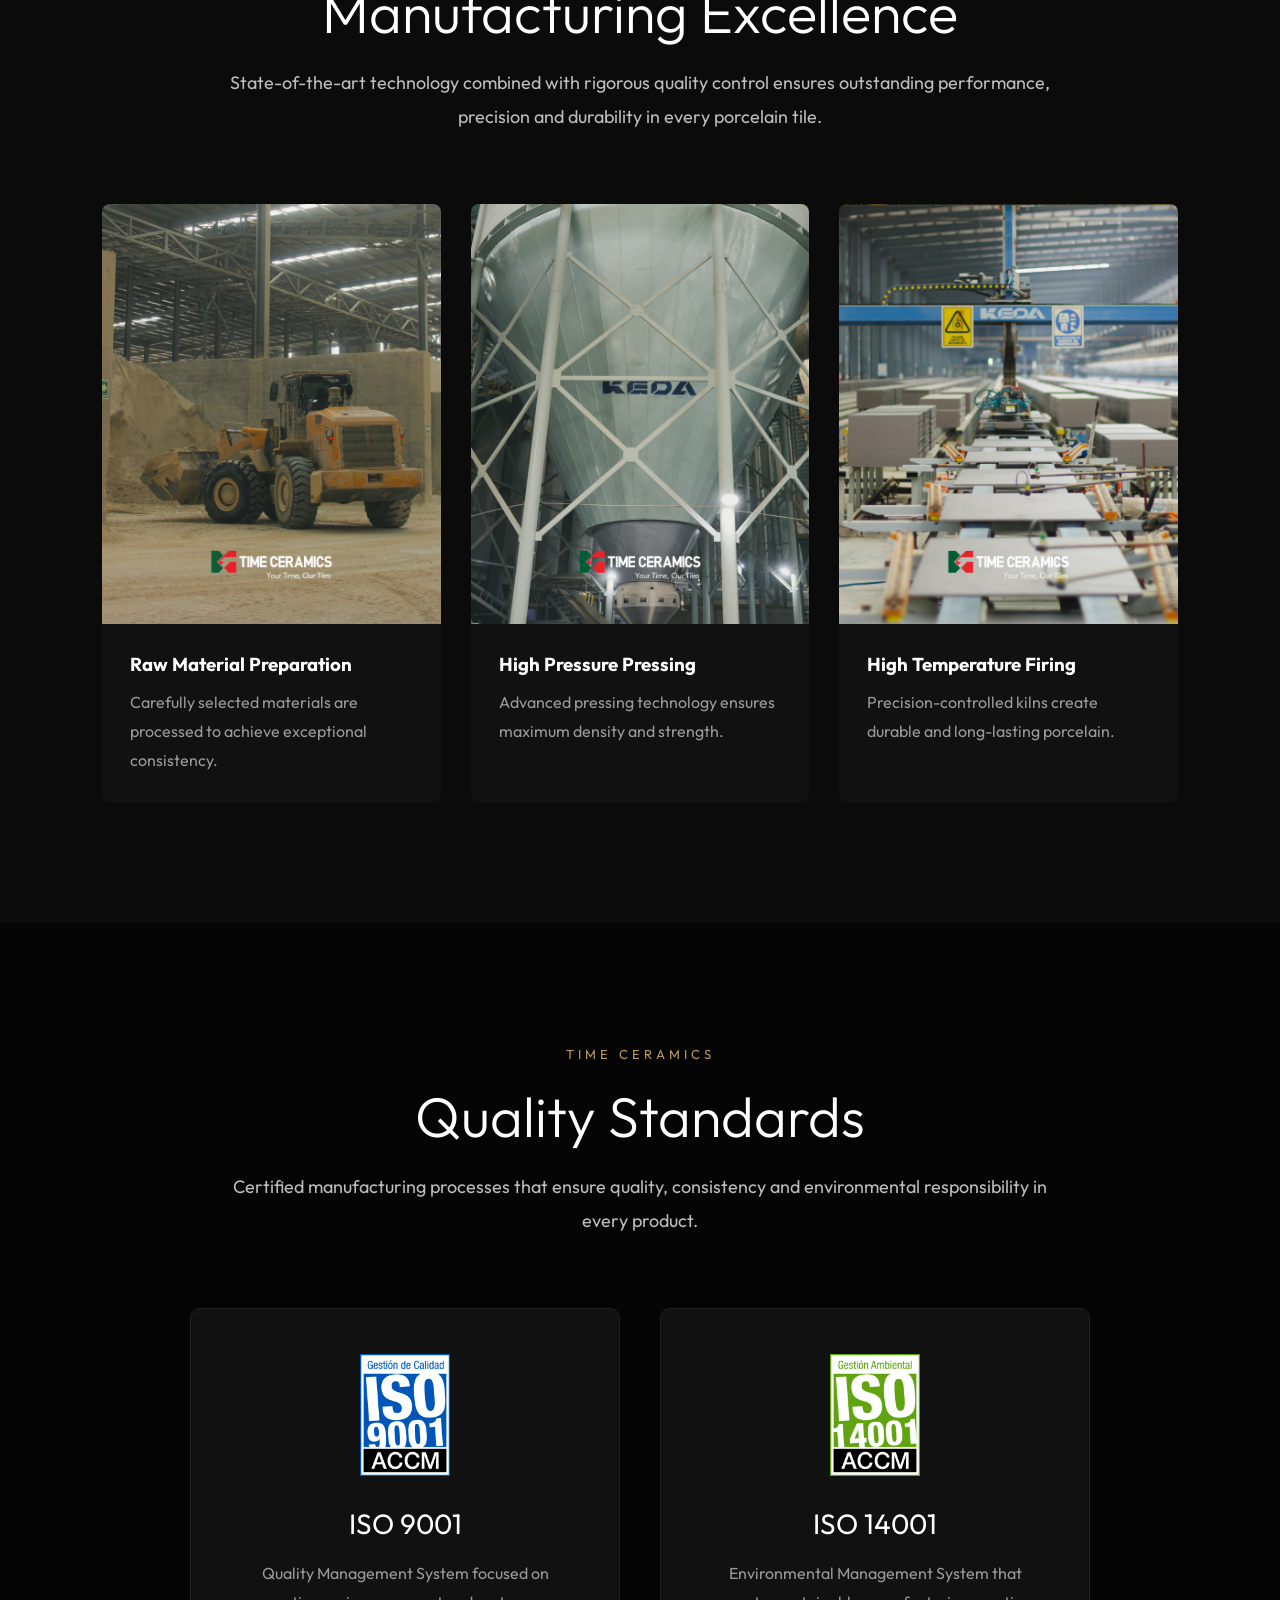
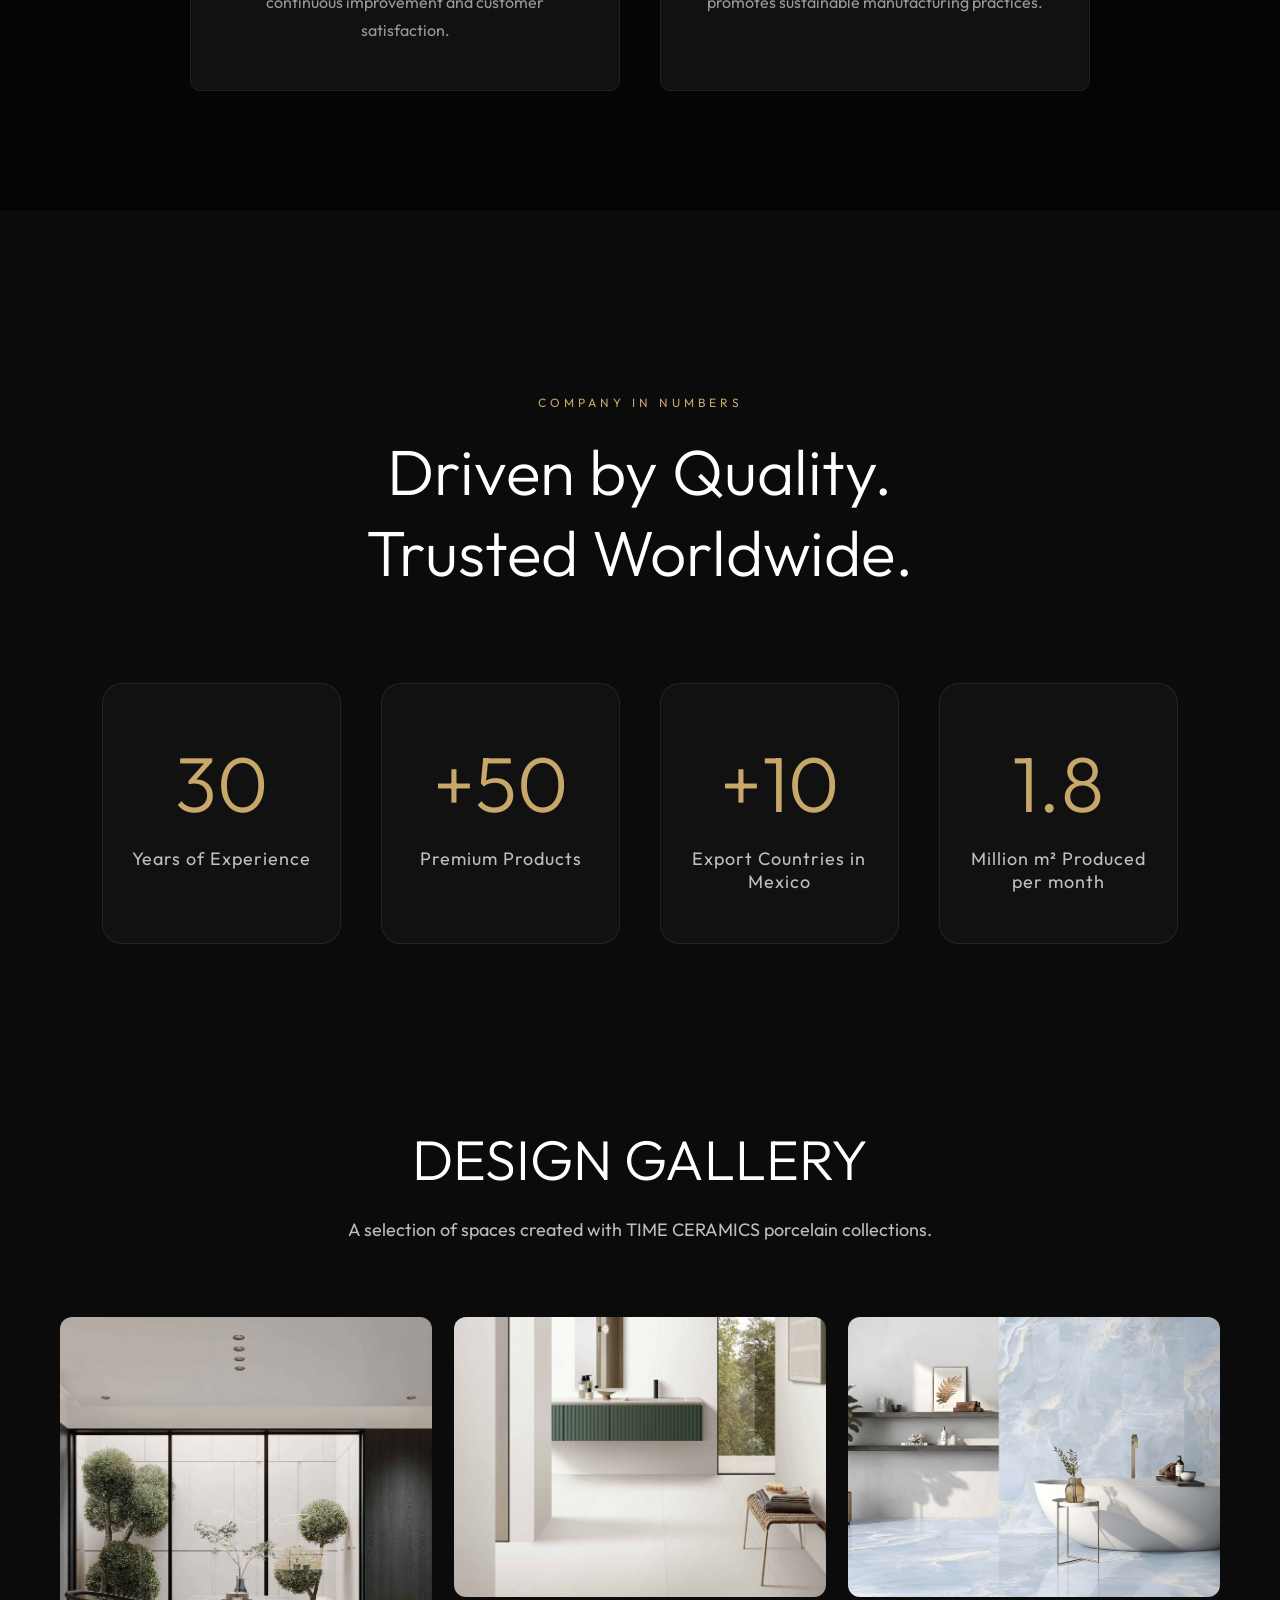
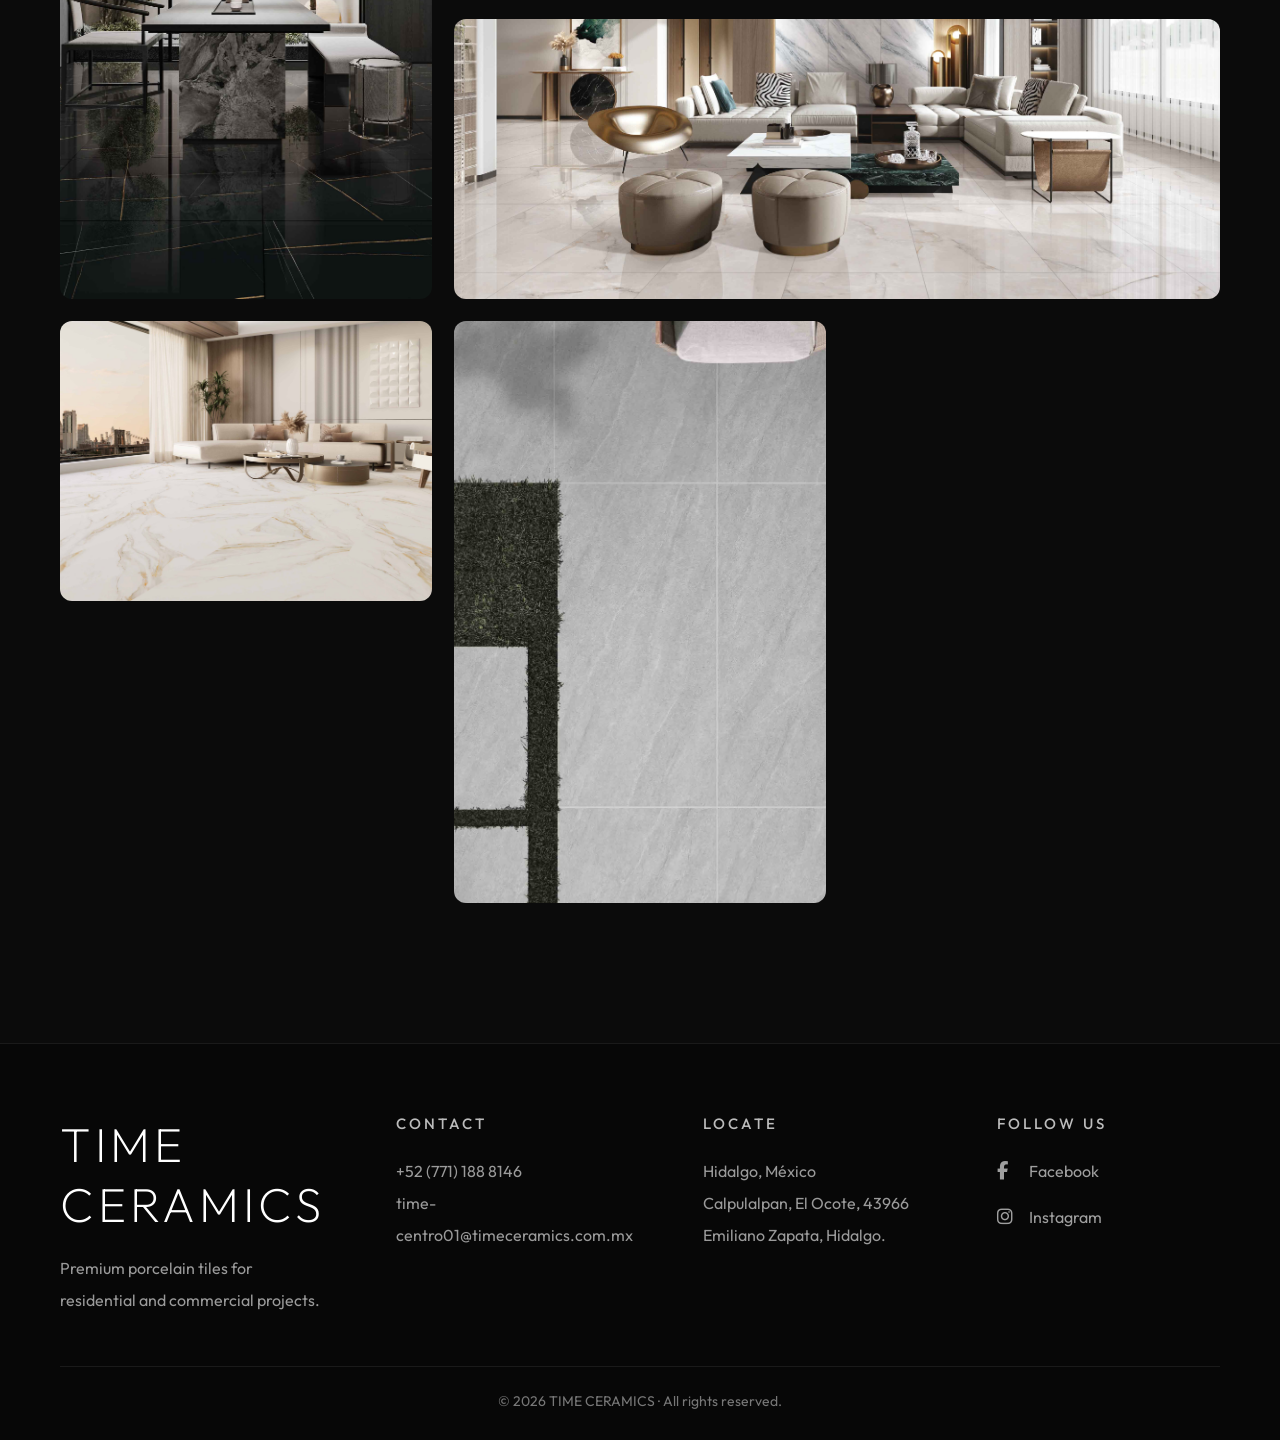
==== commit ac5e279d: "agregar code" ====
--- a/about.html
+++ b/about.html
@@ -180,7 +180,7 @@
         <div class="why-card">
             <i class="fa-solid fa-layer-group"></i>
             <h3>Wide Collections</h3>
-            <p>Marble, stone, concrete and wood inspirations for every architectural style.</p>
+            <p>Marble, stone, concrete, granular and wood inspirations for every architectural style.</p>
         </div>
 
         <div class="why-card">
@@ -344,22 +344,22 @@
 
         <div class="stat-card">
 
-            <h3 class="counter" data-target="500">+20</h3>
+            <h3 class="counter" data-target="500">+50</h3>
             <p>Premium Products</p>
 
         </div>
 
         <div class="stat-card">
 
-            <h3 class="counter" data-target="30">10</h3>
-            <p>Export Countries</p>
+            <h3 class="counter" data-target="30">+10</h3>
+            <p>Export Countries in Mexico</p>
 
         </div>
 
         <div class="stat-card">
 
-            <h3 class="counter" data-target="100">5000</h3>
-            <p>Million m² Produced</p>
+            <h3 class="counter" data-target="100">1.8</h3>
+            <p>Million m² Produced per month</p>
 
         </div>
 
--- a/style.css
+++ b/style.css
@@ -1772,7 +1772,10 @@
 .cert-card img{
 
     width:90px;
-    margin-bottom:30px;
+
+    display:block;
+
+    margin:0 auto 30px;
 
 }
 
